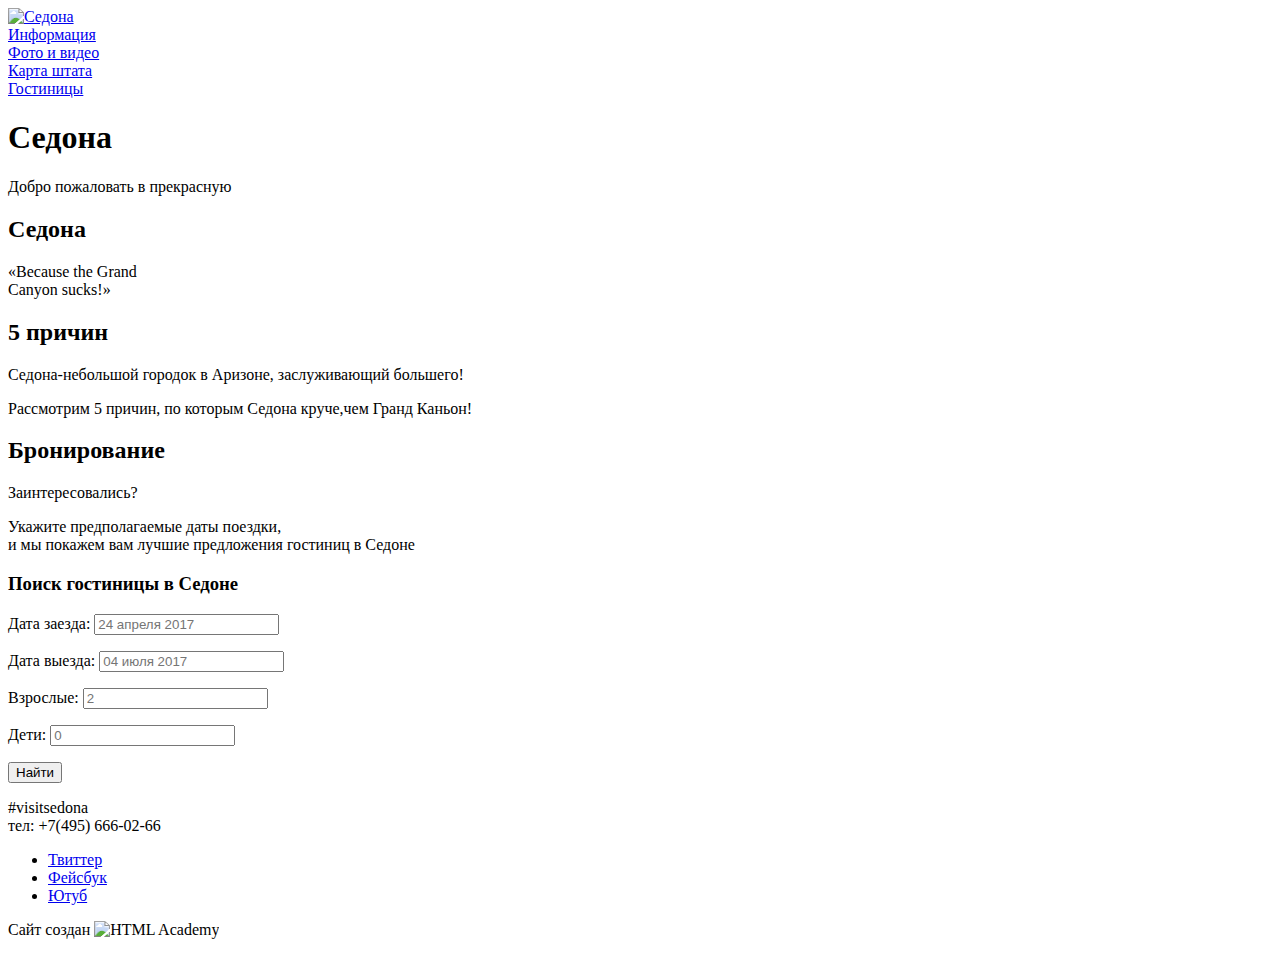
==== index.html @ 99b84483 "Доступность и формы" ====
<!DOCTYPE html>
<html lang="ru">
  <head>
    <meta charset="utf-8">
    <title>HTML Academy: Седона</title>
  </head>
  <body>
   <header class="main-header">
    <nav class="main-nav">
     <a class="logo" href="#">
      <img src="img/svg-sedona/logo-sedona.svg" width="138" height="70" alt="Седона">
     </a>
       <li class="site-navigation-item"><a href="info.html">Информация</a></li>
       <li class="site-navigation-item"><a href="photos.html">Фото и видео</a></li>
       <li class="site-navigation-item"><a href="map.html">Карта штата</a></li>
       <li class="site-navigation-item"><a href="hotels.html">Гостиницы</a></li>
     </ul>
    </nav>
   </header>
   <main>
     <h1 class="visually-hidden">Седона</h1>
    <section class="home-screen">
     <p>Добро пожаловать в прекрасную</p>
     <h2>Седона</h2>
     <p><q>Because the Grand<br>
           Canyon sucks!</q></p>
    </section>
    <section class="reasons">
     <h2 class="visually-hidden">5 причин</h2>
     <p>Седона-небольшой городок в Аризоне, заслуживающий большего!</p>
     <p>Рассмотрим 5 причин, по которым Седона круче,чем Гранд Каньон!</p>
    </section>
    <section class="booking">
     <h2 class="visually-hidden">Бронирование</h2>
     <p>Заинтересовались?</p>
     <p>Укажите предполагаемые даты поездки,<br>
       и мы покажем вам лучшие предложения гостиниц в Седоне</p>
     <h3>Поиск гостиницы в Седоне</h3>
     <form action="https://echo.htmlacademy.ru" method="post">
     <p>
      <label for="begin-date">Дата заезда:</label>
      <input type="text" name="begin-date" id="begin-date" placeholder="24 апреля 2017">
     </p>
     <p>
     <label for="end-date">Дата выезда:</label>
     <input type="text" name="end-date" id="end-date" placeholder="04 июля 2017">
     </p>
     <p>
      <label for="adults">Взрослые:</label>
      <input type="text" name="adults" id="adults" placeholder="2">
     </p>
     <p>
      <label for="children">Дети:</label>
      <input type="text" name="children" id="children" placeholder="0">
     </p>
     <button type="submit">Найти</button>
     </form>
    </section>
   </main>
   <footer class="main-footer">
     <section class="main-info">
       <p class="contacts">#visitsedona<br>
       тел: +7(495) 666-02-66
       </p>
      <ul class="social-list">
        <li class="social-list-item"><a href="#">Твиттер</a></li>
        <li class="social-list-item"><a href="#">Фейсбук</a></li>
        <li class="social-list-item"><a href="#">Ютуб</a></li>
      </ul>
      <p>Сайт создан
        <a class="logo">
          <img src="img/svg-sedona/logo-htmlacademy.svg" width="115" height="41" alt="HTML Academy">
        </a>
      </p>
     </section>
   </footer>
  </body>
</html>
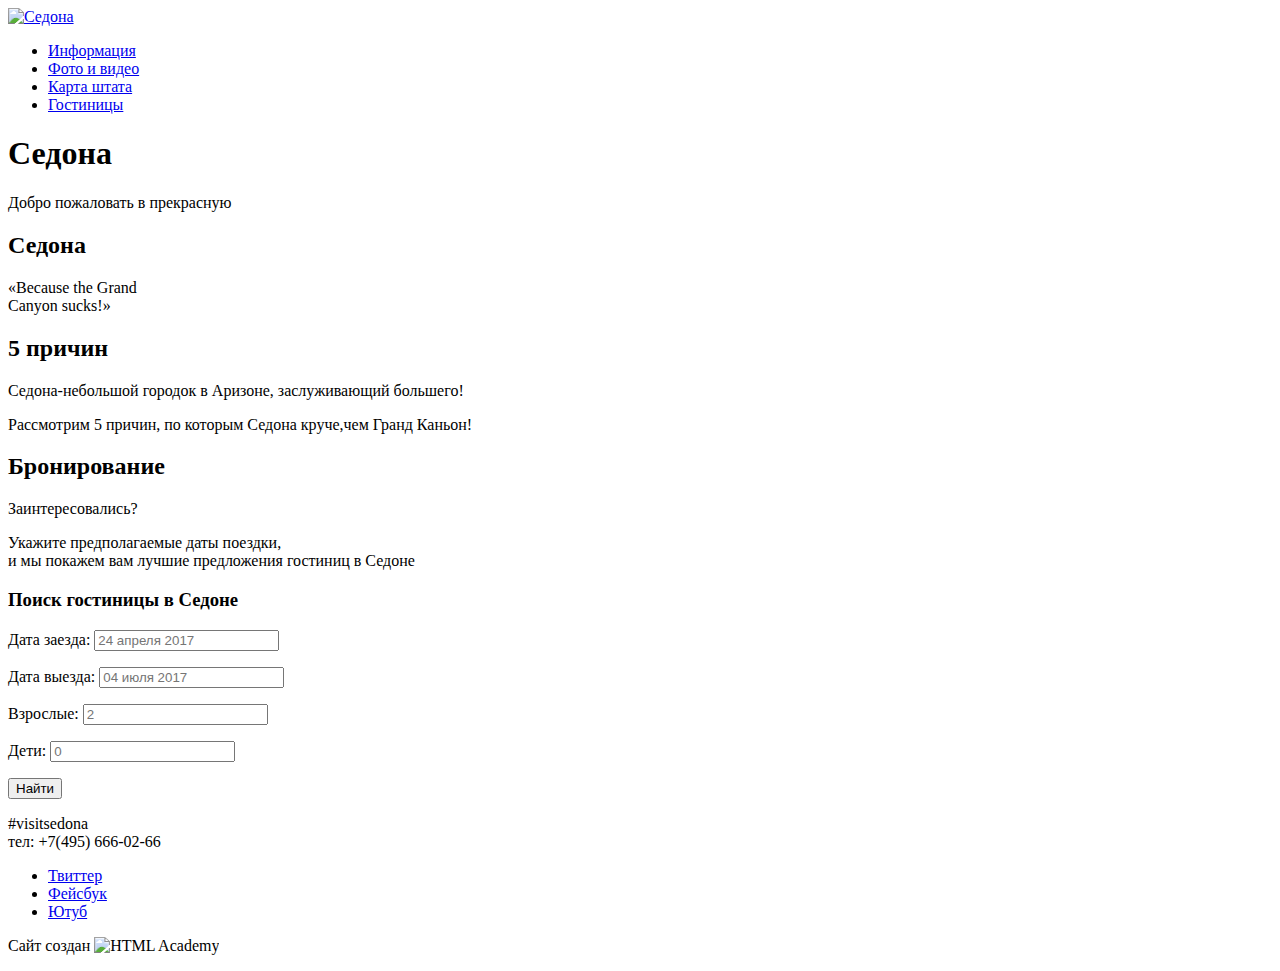
==== commit 61787e4a: "Поправки" ====
--- a/index.html
+++ b/index.html
@@ -10,6 +10,7 @@
      <a class="logo" href="#">
       <img src="img/svg-sedona/logo-sedona.svg" width="138" height="70" alt="Седона">
      </a>
+     <ul class="site-navigation">
        <li class="site-navigation-item"><a href="info.html">Информация</a></li>
        <li class="site-navigation-item"><a href="photos.html">Фото и видео</a></li>
        <li class="site-navigation-item"><a href="map.html">Карта штата</a></li>
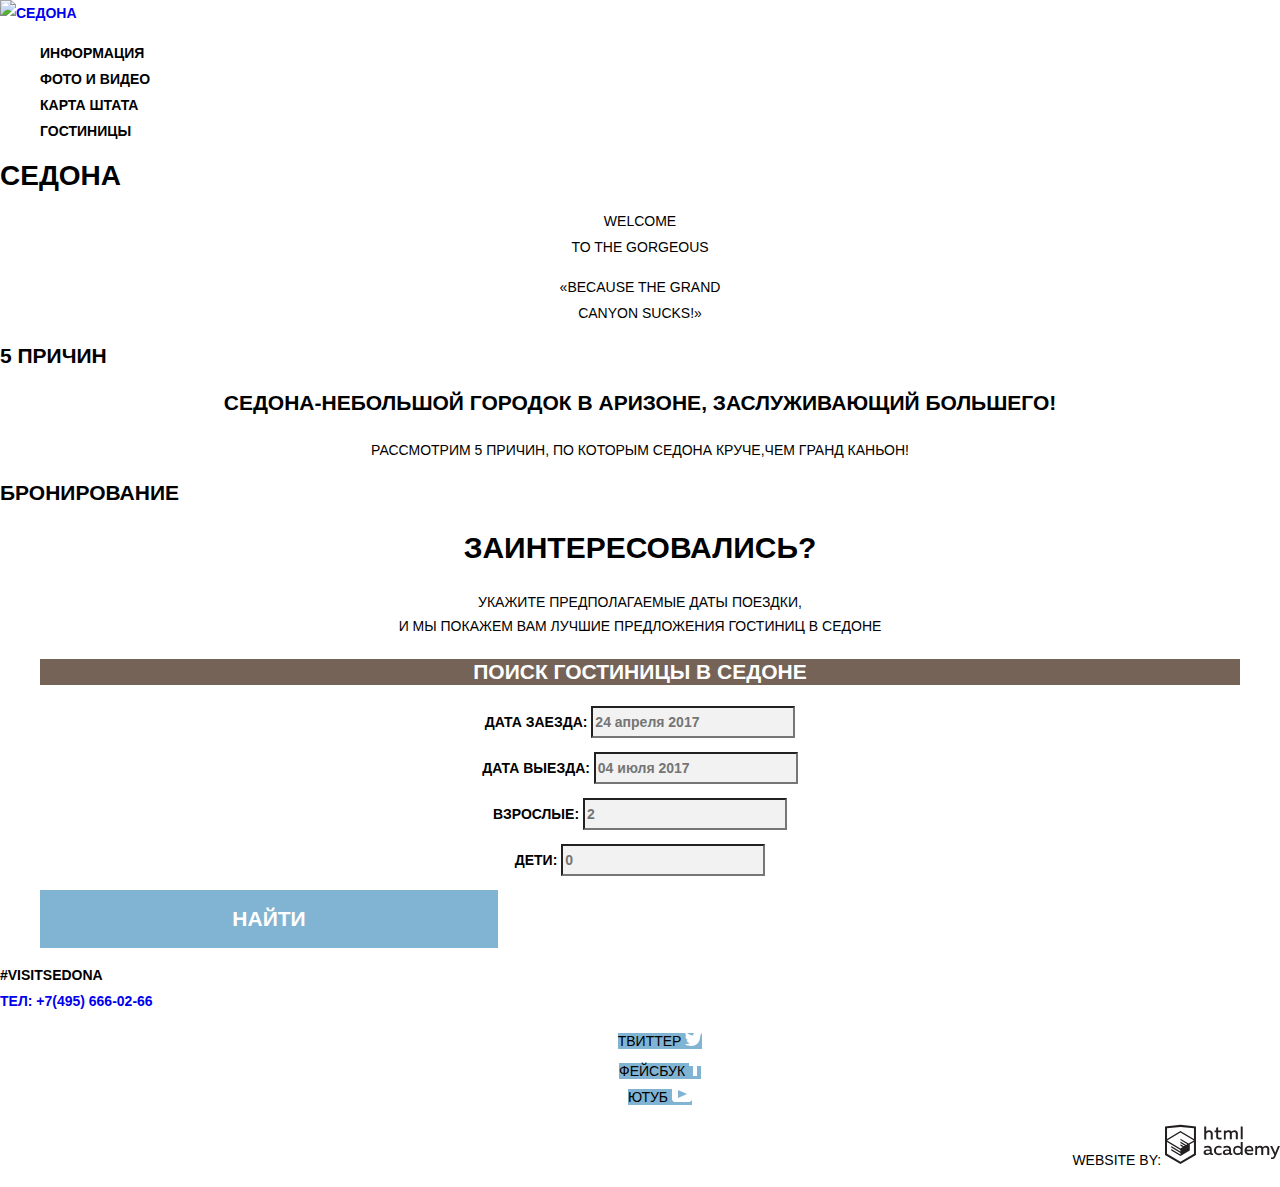
==== commit e10cc180: "Базовая стилизация" ====
--- a/index.html
+++ b/index.html
@@ -3,74 +3,99 @@
   <head>
     <meta charset="utf-8">
     <title>HTML Academy: Седона</title>
+    <link rel="stylesheet" href="https://fonts.google.com/specimen/PT+Sans?query=pt+sans+">
+    <link href="normalize.css" rel="stylesheet">
+    <link href="style.css" rel="stylesheet">
   </head>
-  <body>
+  <body class="page-body">
    <header class="main-header">
-    <nav class="main-nav">
-     <a class="logo" href="#">
+    <nav class="main-navigation">
+     <a class="main-header-logo" href="#">
       <img src="img/svg-sedona/logo-sedona.svg" width="138" height="70" alt="Седона">
      </a>
+     <div class="main-navigation-wrapper">
+     <div class="container">
      <ul class="site-navigation">
        <li class="site-navigation-item"><a href="info.html">Информация</a></li>
        <li class="site-navigation-item"><a href="photos.html">Фото и видео</a></li>
        <li class="site-navigation-item"><a href="map.html">Карта штата</a></li>
        <li class="site-navigation-item"><a href="hotels.html">Гостиницы</a></li>
      </ul>
+     </div>
+     </div>
     </nav>
    </header>
-   <main>
+   <main class="container">
      <h1 class="visually-hidden">Седона</h1>
     <section class="home-screen">
-     <p>Добро пожаловать в прекрасную</p>
-     <h2>Седона</h2>
+     <p>Welcome</br>
+        to the gorgeous</p>
      <p><q>Because the Grand<br>
            Canyon sucks!</q></p>
     </section>
     <section class="reasons">
      <h2 class="visually-hidden">5 причин</h2>
-     <p>Седона-небольшой городок в Аризоне, заслуживающий большего!</p>
+     <p class="description">Седона-небольшой городок в Аризоне, заслуживающий большего!</p>
      <p>Рассмотрим 5 причин, по которым Седона круче,чем Гранд Каньон!</p>
     </section>
     <section class="booking">
      <h2 class="visually-hidden">Бронирование</h2>
-     <p>Заинтересовались?</p>
-     <p>Укажите предполагаемые даты поездки,<br>
+     <p class="question">Заинтересовались?</p>
+     <p class="appointment-info">Укажите предполагаемые даты поездки,<br>
        и мы покажем вам лучшие предложения гостиниц в Седоне</p>
-     <h3>Поиск гостиницы в Седоне</h3>
-     <form action="https://echo.htmlacademy.ru" method="post">
-     <p>
-      <label for="begin-date">Дата заезда:</label>
-      <input type="text" name="begin-date" id="begin-date" placeholder="24 апреля 2017">
+       <figure class="form">
+     <h3 class="search-hotel">Поиск гостиницы в Седоне</h3>
+     <form class="appointment-form" action="https://echo.htmlacademy.ru" method="post">
+     <p class="appointment-item">
+      <label class="appointment-begin-date" for="begin-date">Дата заезда:</label>
+      <input class="appointment-begin-date" type="text" name="begin-date" id="begin-date" placeholder="24 апреля 2017">
      </p>
-     <p>
-     <label for="end-date">Дата выезда:</label>
-     <input type="text" name="end-date" id="end-date" placeholder="04 июля 2017">
+     <p class="appointment-item">
+     <label class="appointment-end-date" for="end-date">Дата выезда:</label>
+     <input class="appointment-end-date" type="text" name="end-date" id="end-date" placeholder="04 июля 2017">
      </p>
-     <p>
-      <label for="adults">Взрослые:</label>
-      <input type="text" name="adults" id="adults" placeholder="2">
+     <p class="appointment-item">
+      <label class="appointment-adult" for="adults">Взрослые:</label>
+      <input class="appointment-adult" type="text" name="adults" id="adults" placeholder="2">
      </p>
-     <p>
-      <label for="children">Дети:</label>
-      <input type="text" name="children" id="children" placeholder="0">
+     <p class="appointment-item">
+      <label class="appointment-children" for="children">Дети:</label>
+      <input class="appointment-children" type="text" name="children" id="children" placeholder="0">
      </p>
-     <button type="submit">Найти</button>
+     <button class="button" type="submit">Найти</button>
      </form>
     </section>
    </main>
    <footer class="main-footer">
      <section class="main-info">
        <p class="contacts">#visitsedona<br>
-       тел: +7(495) 666-02-66
-       </p>
-      <ul class="social-list">
-        <li class="social-list-item"><a href="#">Твиттер</a></li>
-        <li class="social-list-item"><a href="#">Фейсбук</a></li>
-        <li class="social-list-item"><a href="#">Ютуб</a></li>
+       <a href="tel:+74956660266">тел: +7(495) 666-02-66</a>
+     </p>
+     <section class="footer-social">
+      <ul>
+        <li>
+          <a class="social-button" href="#">
+          <span class="visually-hidden">Твиттер</span>
+           <svg xmlns="http://www.w3.org/2000/svg" xmlns:xlink="http://www.w3.org/1999/xlink" width="17" height="15" viewBox="0 0 17 15"><path fill="#FFF" d="M10.95.144c1.685-.496 2.984.27 3.577 1.179.673-.231 1.331-.481 2.011-.708a2.345 2.345 0 0 1-.857 1.768c.685.17 1.304-.491 1.304-.491-.169 1-1.006 1.788-1.563 2.024-.231 6.75-3.175 11.217-10.077 11.082h-.446c-.41 0-4.164-.46-4.898-1.887 2.271.196 3.893-.422 4.693-1.177-.96-.3-2.679-.477-2.979-2.95.349.106.564.228 1.19.119C1.705 8.247.374 7.53.448 5.33c.285.328 1.067.536 1.34.472C1.085 5.561-.182 2.442.894.85c1.818 1.854 3.735 3.606 7.152 3.773C8.254 2.33 9.183.793 10.95.144z"/></svg>
+          </a>
+        </li>
+        <li>
+          <a class="social-button" href="#">
+          <span class="visually-hidden">Фейсбук</span>
+           <svg xmlns="http://www.w3.org/2000/svg" width="12" height="22" viewBox="0 0 12 22"><path fill="#FFF" d="M12 4V0H8a4 4 0 0 0-4 4v4H0v4h4v10h4V12h4V8H8V4h4z"/></svg>
+          </a>
+        </li>
+        <li>
+          <a class="social-button" href="#">
+          <span class="visually-hidden">Ютуб</span>
+            <svg xmlns="http://www.w3.org/2000/svg" xmlns:xlink="http://www.w3.org/1999/xlink" width="20" height="16" viewBox="0 0 20 16"><path fill="#FFF" d="M17 0H3C1.35 0 0 1.35 0 3v10c0 1.65 1.35 3 3 3h14c1.65 0 3-1.35 3-3V3c0-1.65-1.35-3-3-3zM6.027 11.998V4.002L15.014 8l-8.987 3.998z"/></svg>
+          </a>
+        </li>
       </ul>
-      <p>Сайт создан
-        <a class="logo">
-          <img src="img/svg-sedona/logo-htmlacademy.svg" width="115" height="41" alt="HTML Academy">
+     </section>
+      <p class="logo">Website by:
+        <a class="logo" href="#">
+          <svg id="Layer_1" data-name="Layer 1" xmlns="http://www.w3.org/2000/svg" width="115" height="41"  viewBox="0 0 108.08 36.85"><title>logo-htmlacademy-small1</title><path d="M44.61,26.88a2,2,0,0,0,.55-0.1v1.33a3.25,3.25,0,0,1-1.18.21,1.67,1.67,0,0,1-1.67-1,4.84,4.84,0,0,1-3.14,1.08c-1.51,0-2.91-.83-2.91-2.55,0-2.13,2-2.79,3.71-2.79a11.08,11.08,0,0,1,2.17.25v-0.3c0-1-.76-1.77-2.19-1.77a7.42,7.42,0,0,0-3,.64v-1.7a10.21,10.21,0,0,1,3.19-.55c2.36,0,3.81,1.12,3.81,3.65v3a0.54,0.54,0,0,0,.49.59h0.17Zm-6.44-1.13A1.35,1.35,0,0,0,39.63,27h0.11a3.39,3.39,0,0,0,2.41-1V24.58a9.72,9.72,0,0,0-1.81-.21c-1,0-2.16.33-2.16,1.38h0Zm12.36-6.11a5,5,0,0,1,2.57.64V22a4.08,4.08,0,0,0-2.3-.7,2.75,2.75,0,1,0,0,5.49,5,5,0,0,0,2.43-.64v1.71a6.27,6.27,0,0,1-2.76.57A4.21,4.21,0,0,1,46,24.51q0-.21,0-0.41a4.32,4.32,0,0,1,4.18-4.46h0.38Zm12.17,7.24a2,2,0,0,0,.55-0.1v1.33a3.25,3.25,0,0,1-1.18.21,1.67,1.67,0,0,1-1.67-1,4.84,4.84,0,0,1-3.14,1.08c-1.51,0-2.91-.83-2.91-2.55,0-2.13,2-2.79,3.71-2.79a11.08,11.08,0,0,1,2.17.25v-0.3c0-1-.76-1.77-2.19-1.77a7.42,7.42,0,0,0-3,.64v-1.7a10.21,10.21,0,0,1,3.19-.55c2.36,0,3.81,1.12,3.81,3.65v3a0.54,0.54,0,0,0,.49.59h0.17Zm-6.44-1.13A1.35,1.35,0,0,0,57.73,27h0.11a3.39,3.39,0,0,0,2.41-1V24.58a9.72,9.72,0,0,0-1.81-.21c-1.06,0-2.16.33-2.16,1.38h0ZM73,16V28.2H71.35V26.88a3.88,3.88,0,0,1-3.19,1.54,4.4,4.4,0,0,1,0-8.78,3.81,3.81,0,0,1,3,1.3V16H73Zm-4.53,5.22a2.76,2.76,0,1,0,0,5.52A2.86,2.86,0,0,0,71.15,25V23A2.91,2.91,0,0,0,68.49,21.27ZM79,19.64c3.31,0,4.46,2.68,3.92,5.09H76.7c0.21,1.5,1.67,2.11,3.19,2.11a6.11,6.11,0,0,0,2.64-.59v1.6a7.14,7.14,0,0,1-3,.57C77,28.42,74.78,27,74.78,24a4.18,4.18,0,0,1,4-4.39H79Zm0.09,1.54a2.28,2.28,0,0,0-2.44,2.1v0.06H81.3A2,2,0,0,0,79.13,21.18Zm5.73,7V19.87h1.65v1a3.81,3.81,0,0,1,2.78-1.27A2.86,2.86,0,0,1,91.89,21a4.12,4.12,0,0,1,2.91-1.33A3.06,3.06,0,0,1,98,23V28.2h-1.9V23.05a1.59,1.59,0,0,0-1.42-1.75H94.42a2.8,2.8,0,0,0-2.07,1.12V28.2h-1.9V23.05A1.59,1.59,0,0,0,89,21.31H88.8a3,3,0,0,0-2.21,1.29v5.63H84.86Zm21.31-8.33h1.9l-3.91,9.46c-0.9,2.17-2.09,2.86-3.35,2.86a4.76,4.76,0,0,1-1.1-.14V30.46a2.86,2.86,0,0,0,.85.12c0.9,0,1.58-.64,2.07-1.9l0.17-.42-4-8.4h2l2.86,6.29ZM38.73,1.46V6.22a3.81,3.81,0,0,1,2.7-1.14,3.25,3.25,0,0,1,3.44,3.4v5.15H43V8.72a1.81,1.81,0,0,0-1.61-2h-0.3a2.93,2.93,0,0,0-2.32,1.39v5.52h-1.9V1.46h1.9ZM49.94,2.31v3h3V6.91h-3v3.81c0,1.1.5,1.46,1.58,1.46a4.49,4.49,0,0,0,1.69-.33v1.6A6.8,6.8,0,0,1,51,13.8a2.55,2.55,0,0,1-2.86-2.74V6.89H46.58V5.26h1.5V2.74Zm5.4,11.31V5.28H57v1A3.81,3.81,0,0,1,59.77,5a2.86,2.86,0,0,1,2.6,1.33A4.12,4.12,0,0,1,65.28,5,3.06,3.06,0,0,1,68.44,8.4v5.21h-1.9V8.46a1.59,1.59,0,0,0-1.42-1.75H64.89a2.8,2.8,0,0,0-2.07,1.12v5.78h-1.9V8.46A1.59,1.59,0,0,0,59.5,6.71H59.27A3,3,0,0,0,57.06,8v5.63H55.34ZM71.17,1.45H73V13.6H71.17V1.45ZM14.71,0H14.55L0,1.54V28.21l14.55,8.66,14.55-8.66V1.54Zm12.5,27.1L14.55,34.64,1.9,27.12V16.18l12.59,7.5V25L5.86,19.9v1.31l8.68,5.21v1.39L5.87,22.65V24l8.68,5.21,8.75-5.24V18.31L27.2,16V27.12Zm0-12.53-3.48,2-1.6,1L14.51,13v1.31L21,18.23H21l-0.14.09-1,.54-5.37-3.2V17l4.24,2.52-1,.67-3.2-1.9v1.31l2.1,1.24L14.5,22.1,2,14.65,14.51,7.11Zm0-1.32L14.49,5.76,1.91,13.25v-10L14.56,1.92,27.21,3.25v10h0Z" transform="translate(0 -0.02)" fill="#231f20"/></svg>
         </a>
       </p>
      </section>
--- a/style.css
+++ b/style.css
@@ -0,0 +1,241 @@
+/* Variables */
+
+:root {
+  --basic-black: #000000;
+  --basic-brown: #766357;
+  --basic-extra-dark:#888888;
+  --basic-grey: #EEEEEE;
+  --basic-light-grey: #F2F2F2;
+  --basic-blue: #669EC0;
+  --basic-light-blue: #81B3D2;
+  --basic-white: #ffffff;
+  #669EC0;
+}
+
+/* Global */
+
+body{
+ min-width: 1220px;
+ margin: 0;
+ padding: 0;
+ font-family: "PT Sans", Arial, sans-serif;
+ font-size: 14px;
+ line-height: 26px;
+ font-weight: normal;
+ color: var(--basic-black);
+ text-transform: uppercase;
+ background-color: var(--basic-white);
+ background-image: url("../img/bg.jpg");
+ background-position: top center;
+ background-repeat: no-repeat;
+}
+
+a {
+ text-decoration: none;
+}
+
+img {
+  max-width: 100%;
+  height: auto;
+}
+
+/* Inner-page */
+
+.inner-page .main-header {
+  background-color: var(--basic-grey);
+  background-color: var(--basic-white);
+}
+
+/* Main navigation */
+
+.main-navigation {
+  font-size: 14px;
+  line-height: 26px;
+  color: var(--basic-black);
+  background-color: transparent;
+  font-weight: bold;
+
+}
+
+.main-navigation-wrapper {
+  background-color: var(--basic-white);
+}
+
+.site-navigation {
+  list-style: none;
+}
+
+
+.site-navigation-current a:not([href]) {
+  background-color: var(--basic-white);
+}
+
+.site-navigation a {
+  color: var(--basic-black);
+}
+
+.site-navigation a:hover,
+.site-navigation a:focus {
+  color: var(--basic-light-blue);
+}
+
+.name{
+  text-align: center;
+}
+
+p,
+h3 {
+  text-align: center;
+}
+
+/* Appointment */
+
+.description {
+  font-weight: bold;
+  font-size: 21px;
+  line-height: 26px;
+}
+
+.form {
+  background-color: var(--basic-white);
+
+}
+.search-hotel {
+  font-size: 21px;
+  color: var(--basic-white);
+  background-color: var(--basic-brown);
+  line-height: 26px;
+}
+
+.question {
+  font-weight: bold;
+  font-size: 30px;
+  line-height: 24px;
+}
+
+.appointment-info {
+  font-weight: normal;
+  font-size: 14px;
+  line-height: 24px;
+}
+
+.appointment-item {
+  font-weight: bold;
+}
+
+.appointment-item input {
+  font: inherit;
+  background-color: var(--basic-light-grey);
+}
+
+
+/* Button */
+
+.button {
+  width: 458px;
+  height: 58px;
+  font-weight: bold;
+  font-size: 21px;
+  text-align: center;
+  color: var(--basic-white);
+  vertical-align: middle;
+  text-transform: uppercase;
+  background-color: var(--basic-light-blue);
+  border: none;
+}
+
+.button:hover,
+.button:focus,
+.button:active {
+  background-color: var(--basic-blue);
+}
+
+/* Hotel */
+
+.hotel-list {
+  list-style: none;
+}
+
+.hotel-item {
+  background-color: var(--basic-white);
+}
+
+.hotel-item a {
+  color: var(--basic-black);
+}
+.hotel-name {
+  text-align;
+  font-weight: bold;
+  font-size: 21px;
+  line-height: 26px;
+}
+
+.hotel-item-price {
+  text-align: center;
+}
+/* Button */
+
+.button-blue {
+  color: var(--basic-white);
+  width: 110px;
+  height: 27px;
+  text-transform: uppercase;
+  background-color: var(--basic-light-blue);
+}
+
+.button-blue:hover,
+.button-blue:focus,
+.button-blue:active {
+  background-color: var(--basic-blue);
+}
+
+.button-brown {
+  color: var(--basic-white);
+  width: 142px;
+  height: 27px;
+  text-transform: uppercase;
+  background-color: var(--basic-brown);
+}
+
+.button-brown:hover,
+.button-brown:focus,
+.button-brown:active {
+  background-color: var(--basic-middle-brown);
+}
+
+.button-rating {
+  font-weight: normal;
+  text-transform: uppercase;
+  background-color: var(--basic-grey);
+}
+
+/* Main-footer */
+
+.main-footer {
+  color: var(--basic-black);
+  background-color: var(--basic-ligt-blue);
+
+}
+.contacts{
+  font-weight: bold;
+  text-align: left;
+}
+
+/* Social */
+
+.footer-social {
+  text-align: center;
+}
+
+.footer-social ul {
+  list-style: none;
+}
+
+.social-button {
+  color: inherit;
+  background-color: var(--basic-light-blue);
+}
+
+.logo{
+  text-align: right;
+}
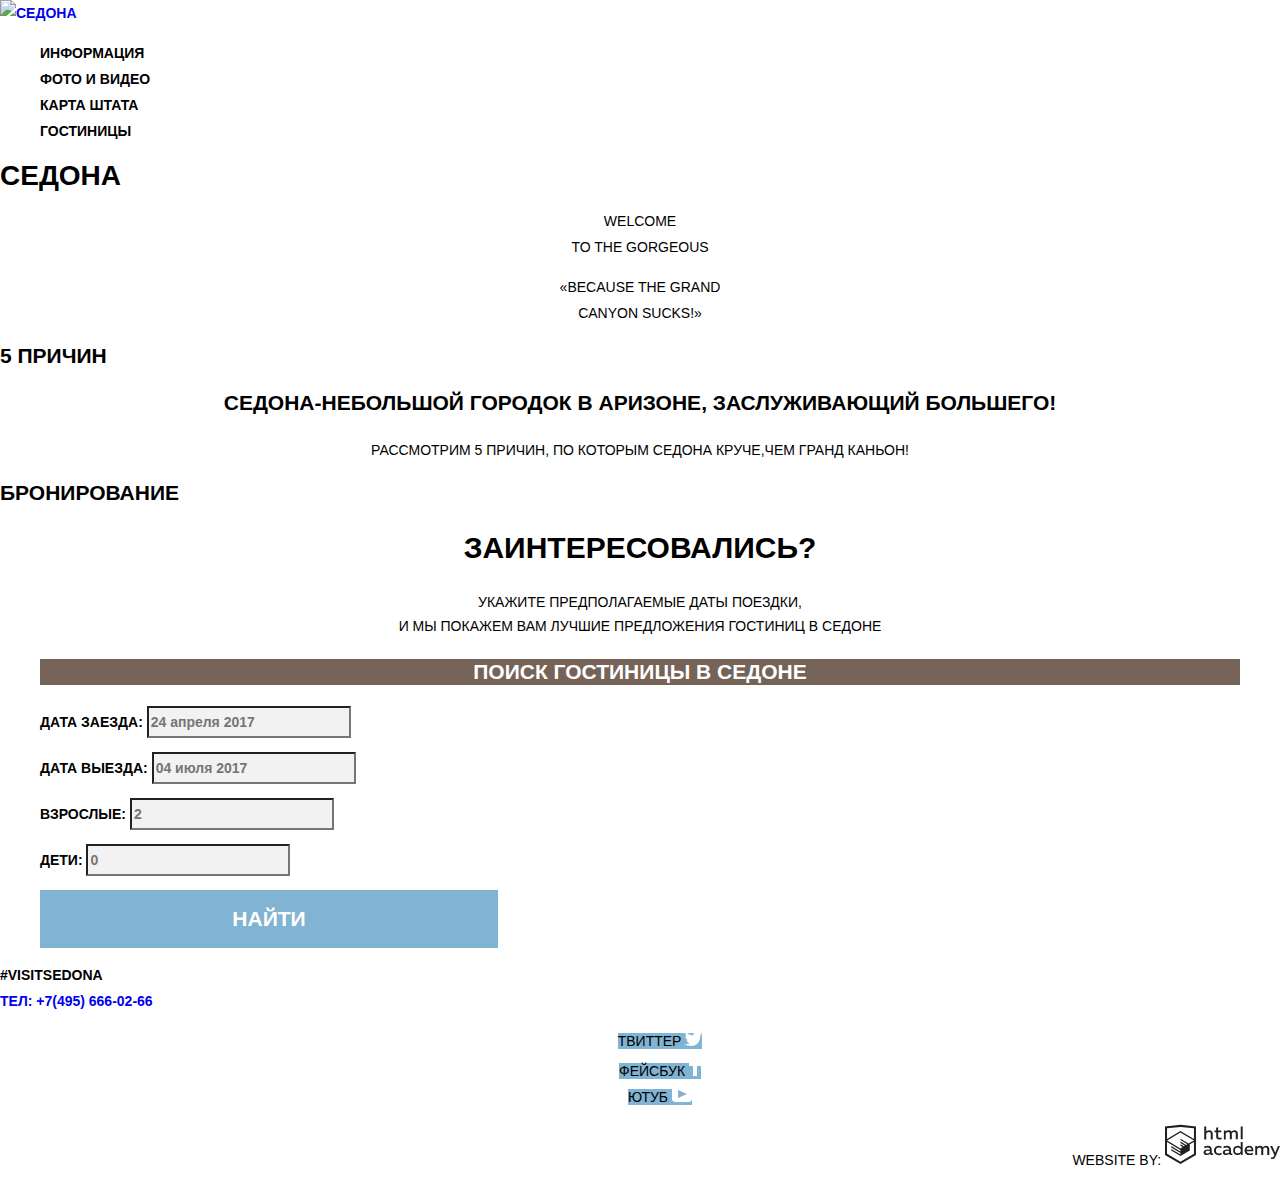
==== commit b3f58dd9: "Исправления" ====
--- a/index.html
+++ b/index.html
@@ -36,7 +36,7 @@
     <section class="reasons">
      <h2 class="visually-hidden">5 причин</h2>
      <p class="description">Седона-небольшой городок в Аризоне, заслуживающий большего!</p>
-     <p>Рассмотрим 5 причин, по которым Седона круче,чем Гранд Каньон!</p>
+     <p class="cause">Рассмотрим 5 причин, по которым Седона круче,чем Гранд Каньон!</p>
     </section>
     <section class="booking">
      <h2 class="visually-hidden">Бронирование</h2>
--- a/style.css
+++ b/style.css
@@ -9,7 +9,6 @@
   --basic-blue: #669EC0;
   --basic-light-blue: #81B3D2;
   --basic-white: #ffffff;
-  #669EC0;
 }
 
 /* Global */
@@ -79,14 +78,10 @@
   color: var(--basic-light-blue);
 }
 
-.name{
-  text-align: center;
-}
-
-p,
-h3 {
-  text-align: center;
-}
+.home-screen{
+  text-align: center;
+}
+
 
 /* Appointment */
 
@@ -94,6 +89,11 @@
   font-weight: bold;
   font-size: 21px;
   line-height: 26px;
+  text-align: center;
+}
+
+.cause {
+  text-align: center;
 }
 
 .form {
@@ -105,18 +105,21 @@
   color: var(--basic-white);
   background-color: var(--basic-brown);
   line-height: 26px;
+  text-align: center;
 }
 
 .question {
   font-weight: bold;
   font-size: 30px;
   line-height: 24px;
+  text-align: center;
 }
 
 .appointment-info {
   font-weight: normal;
   font-size: 14px;
   line-height: 24px;
+  text-align: center;
 }
 
 .appointment-item {
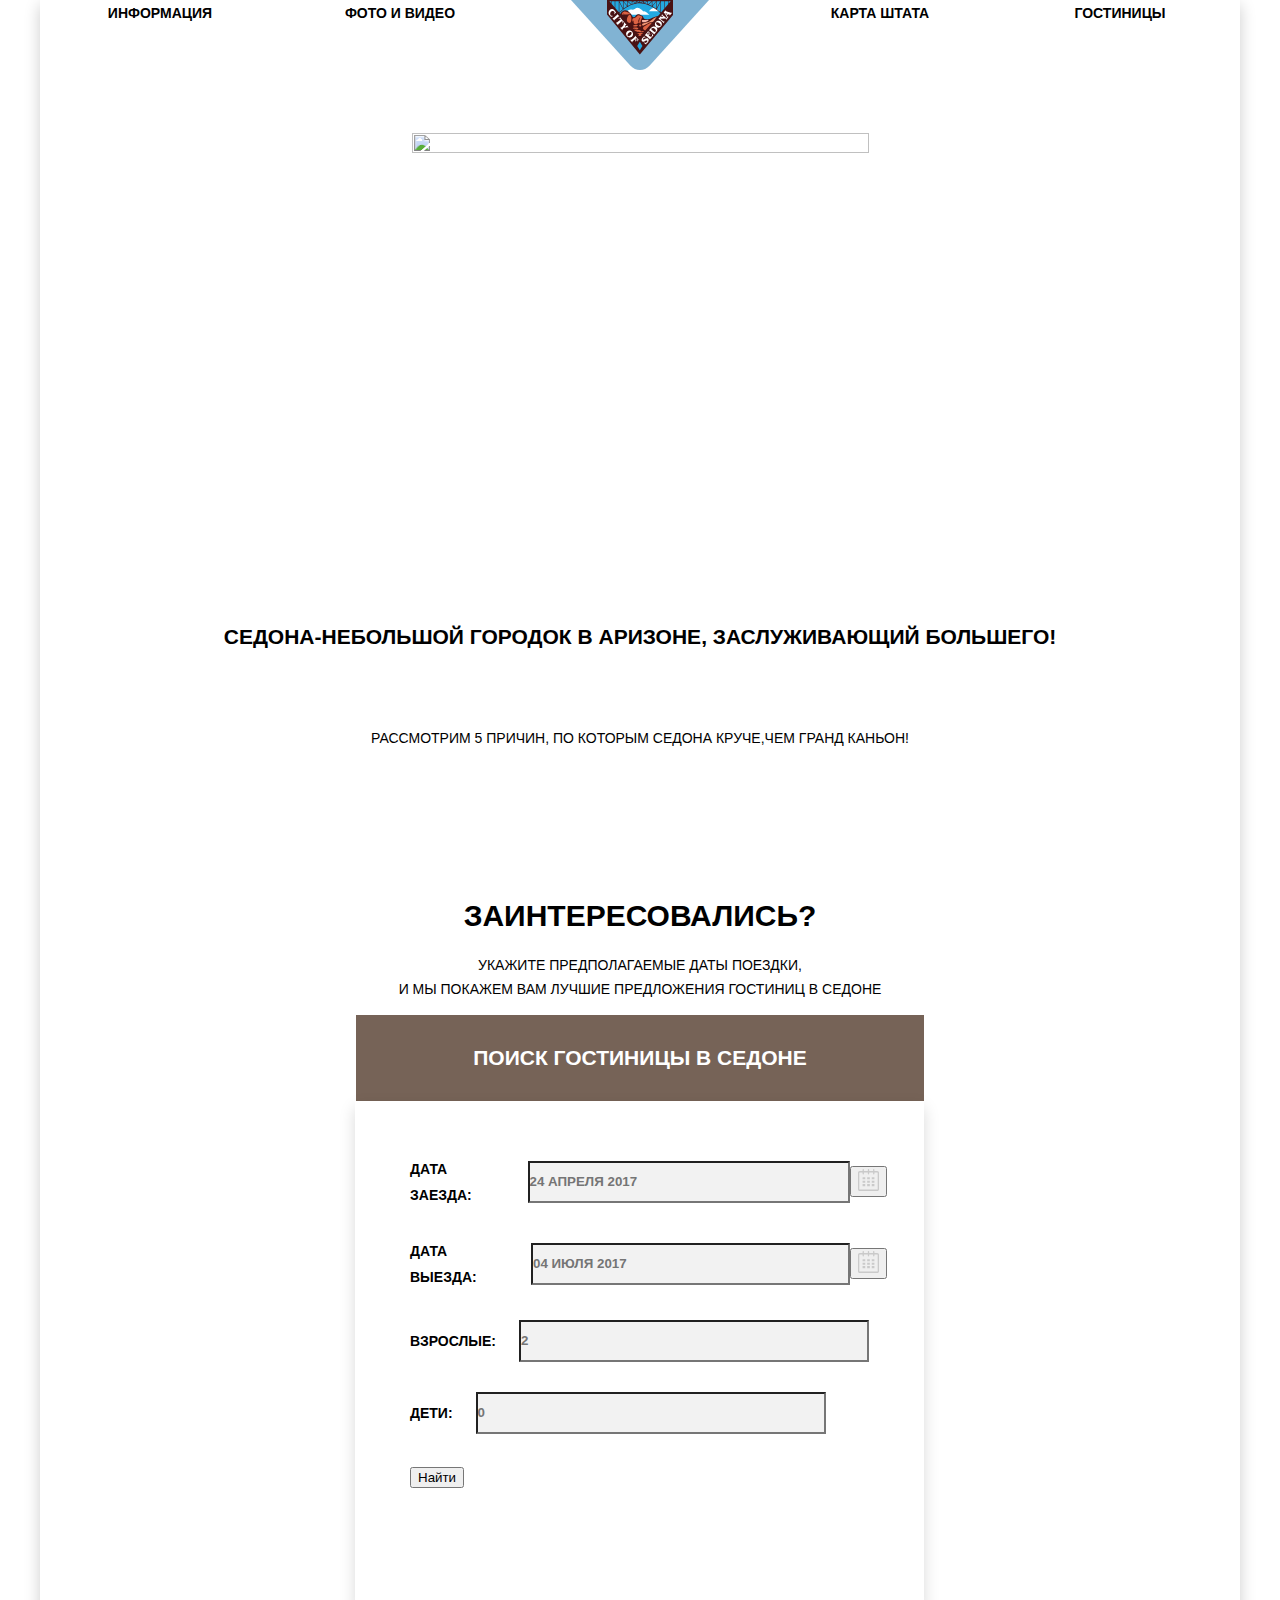
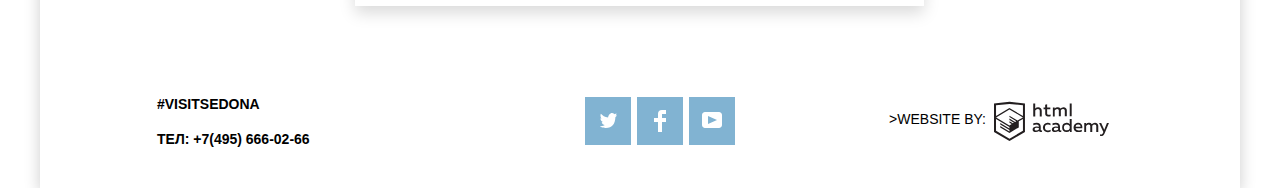
==== commit f01a7ca1: "Сетки" ====
--- a/index.html
+++ b/index.html
@@ -4,101 +4,125 @@
     <meta charset="utf-8">
     <title>HTML Academy: Седона</title>
     <link rel="stylesheet" href="https://fonts.google.com/specimen/PT+Sans?query=pt+sans+">
-    <link href="normalize.css" rel="stylesheet">
-    <link href="style.css" rel="stylesheet">
+    <link href="css/normalize.css" rel="stylesheet">
+    <link href="css/style.css" rel="stylesheet">
   </head>
   <body class="page-body">
+    <div class="container">
    <header class="main-header">
     <nav class="main-navigation">
-     <a class="main-header-logo" href="#">
-      <img src="img/svg-sedona/logo-sedona.svg" width="138" height="70" alt="Седона">
-     </a>
-     <div class="main-navigation-wrapper">
-     <div class="container">
      <ul class="site-navigation">
        <li class="site-navigation-item"><a href="info.html">Информация</a></li>
        <li class="site-navigation-item"><a href="photos.html">Фото и видео</a></li>
+       <li class="site-navigation-item"><a class="main-header-logo" href="#">
+      <svg viewBox="0 0 138 70" xmlns="http://www.w3.org/2000/svg" width="138" height="70">
+  <path d="M138 0H0l59.51 65.68c5.22 5.761 13.76 5.761 18.98 0z" fill="#81b3d3"/>
+  <path d="M36.687.457l32.148 37.879 32.02-37.65z" fill="#23a9e1"/>
+  <path d="M61.1 14.719h17.32c-1.29-.8-4.355-4.582-6.043-3.176-.137.115-4.871-5.744-7.982-2.921-2.713 2.466-3.973-.323-7.048 1.63-3.505 2.318 2.026 3.684 3.753 4.467m26.73-3.478l-9.86.054c3.896-4.5 5.647-4.018 9.86-.054" fill="#fff"/>
+  <path d="M97.622 3.588V1.154h2.08zm-49.245 9.41l.09.083c.024-.024 2.327-2.511 5.983-4.964 3.367-2.259 8.592-4.944 14.383-4.912 5.778.028 11.077 2.722 14.506 4.977 3.665 2.41 6.027 4.84 6.132 4.95l-2.515 2.945c-4.488.616-7.702 3.945-12.077 3.217-2.205-.366-2.271-1.632-2.902-2.893-.484-.969-1.256-.846-2.263-1.24-.937-.366-1.479-1.128-3.351-.688-1.642.385-1.822 2.933-3.865 2.787-1.096-.079-1.175-1.621-2.755-3.596-4.09-4.915-7.892-4.235-10.547.308l19.638 23.33zM40.011 1.153V3.06l-1.604-1.906zm53.876 0h3.227v3.03L93.887 7.96zM89.832 12.61V1.154h3.546v7.404l-3.5 4.098a.966.966 0 0 0-.046-.046m-.508-10.389v9.894a41.051 41.051 0 0 0-3.557-2.986zm-4.165-.358v6.819c-.463-.334-.95-.673-1.465-1.012-.664-.438-1.4-.892-2.194-1.34zm-4.312-.133v4.24a32.83 32.83 0 0 0-3.12-1.474zm.508-.576h3.727l-3.727 4.55zm4.312 0H89.3l-3.634 7.06zm-8.797 0h3.86L77.2 4.282c-.109-.042-.221-.081-.331-.122V1.154zm-.509.417v2.403a25.927 25.927 0 0 0-3.1-.887zm-4.203.042v1.26a21.458 21.458 0 0 0-2.179-.252zm-6.766-.039l2.248 1.042c-.762.043-1.512.13-2.248.253zm-4.12-.003l3.065 1.498c-1.06.229-2.083.528-3.066.875zm3.61 1.2l-3.304-1.617h3.305zm3.566-.342l-2.754-1.275h2.754zm.609-1.275h2.881l-2.881 1.334zm3.759 0h3.24l-3.24 1.584zM60.405 4.265l-3.51-3.11h3.869V4.13l-.359.135m-3.618-2.527l3.093 2.741a31.493 31.493 0 0 0-3.093 1.489zm-4.312.128l3.64 4.48a35.89 35.89 0 0 0-3.64 2.41zm-4.165.358l3.586 6.974a37.772 37.772 0 0 0-3.586 3.151zm3.656 6l-3.634-7.07h3.634zm4.312-2.485l-3.726-4.585h3.726zM43.747 7.497L40.52 3.664v-2.51h3.227zm.508-6.343H47.8v11.16l-3.546-4.212zm24.8-1.153H36v14.582L68.836 54.52l.22-.275L102 15.04V0z" fill="#491213"/>
+  <path d="M66.227 46.026l2.61-4.22 2.598 4.22-2.598 4.23z" fill="#23a9e1"/>
+  <path d="M74.218 30.556c-3.433-2.02-2.564-3.523.23-4.925 1.462-.734 4.754-3.38 6.133-2.499l-6.363 7.424m-2.334 2.517c-2.046-.095-4.33-.365-6.262.055 1.207.302 4.151 1.165 1.41 1.894.983 1.407 2.578 1.317 3.624.082-.425-.209-.655-.466-1.007-.686 1.085-.196 2.1-.822 2.235-1.345m1.235-1.574c-.933-.796-1.877-.84-2.746 0-1.165-2.137-5.4-1.421-7.379-1.72 1.065 2.614 9.65 3.102 10.124 1.72m-6.773-2.151c-1.565-.485-6.84-.364-3.388-1.794 1.065-.441 6.593.063 3.388 1.794m1.912-3.03c-.477-1.077.365-2.36 1.74-1.428 1.199.813-.552 2.017-1.74 1.428m-2.836.091c-2.265.679-5.273-.784-1.63-1.52 2.261-.456 4.666.506 1.63 1.52.091-.027-.084.028 0 0m-2.665-6.234c-.545 1.624-1.533 1.927-1.423-.045.126-2.274 1.609-1.729 3.2-2.6 1.324-.726 2.038-3.385 4.31-1.795 1.014.71 2.176.116 2.5 1.19-.016-.054-2.95 6.692-1.318 6.692-3.22 0-1.8-3.845-.568-6.426-1.198.574-3.143 4.341-1.546 4.961-.831 1.095-3.372 2.561-4.696 1.492-1.006-.81-.447-2.158-.459-3.47m-3.963 2.811c-5.596-.046-1.813-8.648.091-8.128 2.19.696 1.944 8.194-.091 8.128m-6.17-8.146c-2.624-.109-1.526-2.567.257-3.121 1.695-.528 5.25 1.114 6.39 2.205-1.808.555-4.146.476-6.134.568-.146-2.026-.62-1.32-.512.348" fill="#dc6243"/>
+  <path d="M71.774 25.832c-2.908-2.987 4.342-2.712 5.51-3.763.85.284 6.99-5.377 8.485-5.025-1.074 1.26-3.388 5.282-5.047 5.282-1.275 0-2.565-.19-3.552.718-1.444 1.33-3.837 2.006-5.396 2.788" fill="#f49774"/>
+  <path d="M72.727 22.18c-1.592.856-3.098-2.536-.349-2.206 1.826.22 3.676-.154 5.42.147-1.251 1.487-3.056 2.306-5.071 2.059" fill="#f4b1a4"/>
+  <path d="M51.113 20.935c.333.401.578.834.523 1.374-.038.375-.607 1.006-.175 1.198l1.455-1.84c-.39-.098-3.482-3.796-3.532-4.201l-2.051 1.126c.106.429.84.003 1.203.03.538.038.926.363 1.268.747-1.12.94-3.85 3.257-4.138 3.305-.146.023-.706-.39-.714-.037-.004.17.553.659.659.786l1.447 1.722c.401-.183-.072-.475.133-.807.15-.243 3.181-2.77 3.922-3.403m-3.423-4.531c.287-.062.405.282.622-.036l-1.59-1.894c-.241-.287-.546-.595-.459.012.058.409-3.969 3.677-4.215 3.778-.31.128-.492-.27-.72.063.475.564.948 1.129 1.424 1.693.16.19.309.397.485.573.22.22.135-.437.145-.38-.06-.333.342-.616.555-.797 1.004-.884 3.505-2.979 3.753-3.012m-5.694-.595c-1.147.34-2.37-.107-2.731-1.326-.353-1.191.398-2.439 1.344-3.117.935-.67 2.33-.63 2.84.544.224.52.102 1.108-.061 1.625-.105.328-.388.649.035.836.56-.711 1.118-1.421 1.676-2.133-.684-.41-.985-1.092-1.493-1.684-.572-.696-1.34-1.35-2.26-1.483-1.864-.264-3.62 1.66-3.762 3.405-.089.946.242 1.849.808 2.597.487.645 1.213 1.054 1.581 1.788.17.062 1.756-.67 2.133-.815-.033-.072-.057-.178-.11-.237-.494.146 0 0 0 0m25.512 23.636c-.747-.499-2.613-3.044-2.969-3.468l-.213-.253c-.007-.01-.185.145-.16.124-.112.094.086.372-.034.56-.515.806-3.738 3.236-3.905 3.352-.36.25-.756-.103-.967.206.467.554 1.805 2.3 1.96 2.325.311.05.096-.53.136-.649.08-.24 1.71-1.588 2.304-2.084.218-.183.447.276.577.468.212.315.307.65.193 1.019-.075.24-.465.597-.162.762.402-.47 1.533-1.788 1.696-1.98.164-.19-.367-.023-.304-.056-.24.124-.466.153-.69-.018-.063-.047-.707-.702-.643-.757.28-.235.623-.625.984-.714.56-.138 1.027.984 1.11 1.382.078.375.067.77-.05 1.136-.08.251-.316.452.012.604l1.383-1.896a.463.463 0 0 1-.258-.063c-.083-.056.09.045 0 0m-9.227-8.921a3.35 3.35 0 0 0-1.977.793c-1.43 1.203-1.616 3.275-.492 4.753 1.292 1.702 3.374 1.895 5.059.694 1.43-1.205 1.612-3.282.5-4.766-.758-1.01-1.932-1.54-3.09-1.474zm1.19 1.386c.949-.108 1.503.799 1.099 1.768-.42.98-1.43 1.989-2.424 2.38-1.18.465-2.011-.537-1.531-1.657.422-.984 1.43-1.983 2.426-2.38.15-.059.294-.095.43-.11zm-2.783-4.63c.308.038.601.356.824.027l-1.447-1.712c-.386.174.03.356-.126.63-.158.277-1.662.507-2.062.578.146-.418.58-1.698.752-1.84.353-.29.573.28.832-.092l-1.78-2.112c-.2-.238-.362-.667-.636-.441.024-.02.003.955-.058 1.125-.056.153-.608 2.361-1.25 2.901-.32.27-1.453 1.256-1.755 1.362-.35.122-.535-.389-.792-.025l1.617 1.92c.082.096.391.56.498.58.339.06.04-.58.074-.706.098-.28 1.623-1.765 2.27-1.856.948-.133 2.077-.455 3.039-.34.22.027-.229-.028 0 0m24.239 6.77c.124.421.194.865.14 1.305-.07.566-.636 1.898-1.411 1.519-.76-.373-1.425-1.122-2.07-1.657.52-.608.978-1.135 1.853-.84.24.08.446-.024.194-.17-.263-.153-2.022-1.276-2.117-1.169-.175.202.343.564.143.957-.148.29-.396.54-.605.79-.467-.394-1.248-.813-.685-1.464.352-.428.811-.76 1.361-.87.368-.075 1.195.252 1.302-.146-.705-.34-1.41-.677-2.115-1.016.115.52-2.173 2.937-2.681 3.548-.074.088-.427.395-.431.517-.006.278.403.062.427.054.315-.116 4.424 3.317 4.526 3.552.065.182-.144.373-.02.475-.006-.006.148.14.165.12.253-.304 2.936-3.88 3.489-4.036a239.664 239.664 0 0 1-1.537-2.372c-.383.168-.013.616.072.903m-4 4.352c-1.348-.87-3.633.83-3.976.994-.675.319-1.162-.353-.812-.975.304-.54.904-.801 1.5-.837.18-.01.875.128.946.017.084-.131.148-.142.028-.224-.557-.375-1.112-.75-1.667-1.126-.115.685-.9 1.121-1.348 1.585-.534.555-.987 1.253-.987 2.05 0 .736.441 1.39 1.089 1.726.737.384 1.505.076 2.158-.331.407-.255.814-.556 1.249-.76.646-.303 1.495-.041 1.267.824-.183.696-.876 1.337-1.56 1.519-.4.106-.825.07-1.216-.059-.28-.091-.645-.476-.799-.072l2.26 1.647c.068-.493.34-.708.706-1.015.477-.419.933-.858 1.294-1.383.753-1.1 1-2.638-.132-3.58m17.617-28.065a.222.222 0 0 0-.088.072l-.79.95-.814.982c-.168.204-.349.296-.025.467.543-.272 3.518 4.768 3.252 5.492-.47.244-4.49-3.283-4.598-3.516-.033-.095.178-.662-.136-.613-.149.023-.484.583-.578.697l-.577.695c.216.315.336-.013.623.028.249.05 1.198.864 1.456 1.08-.47.017-1.743.086-1.905.074-.586.073-.275-.431-.66-.605l-1.478 1.795-.86 1.043c-.035.042-.03.02.031.072.215.177.068.109.37.004.328-.115 4.256 3.2 4.398 3.369.245.292-.1.633.268.793l1.168-1.418c.059-.072.091-.066.013-.13-.277-.228-.309.138-.65.1-.346-.057-2.855-2.186-3.828-2.992l5.322-.197c.195-.007.74.581.695.79-.052.244-.301.361.034.515.311-.374.64-.746.945-1.125l.148-.184a.478.478 0 0 0 .135-.172l.11-.137c.275-.314 1.169-1.303 1.062-1.396-.3-.26-.446.302-.844-.035-.226-.162-.793-1.16-.935-1.402-.172-.292.394-.583.625-.727.504-.313 2.107-.767 2.26.227.025.167-.177.357-.055.457.028.024.133.156.176.105l2.142-2.576c-.063-.053-.135-.147-.21-.176-.474.473-5.466-1.52-5.83-1.795-.166-.066-.192-.673-.372-.611zm-.225 2.553c.764.318 1.526.638 2.287.96-.23.064-.447.166-.648.293h-.002a3.71 3.71 0 0 0-.621.495l-1.016-1.748zm-6.588 7.753c-1.107-.076-2.23.41-3.023 1.317-1.235 1.5-1.112 3.678.393 4.945 1.518 1.25 3.68.932 4.916-.55 1.232-1.496 1.147-3.68-.385-4.934a3.302 3.302 0 0 0-1.9-.778zm-1.449 1.559c.622.038 1.31.414 1.742.703.78.521 2.214 1.687 1.477 2.738.048-.058.083-.097-.05.07a.162.162 0 0 1-.018.018c-.8.84-2.18.063-2.924-.474-.745-.538-2.022-1.668-1.207-2.664.257-.314.607-.414.98-.391zm-3.127 4.28c-1.214-.067-2.403.496-3.299 1.576-.642.771-1.282 1.544-1.922 2.316.228.332.495-.078.827.113.283.163 4.053 3.312 4.115 3.485.106.297-.165.356.094.568.111.093 2.944-3.405 3.203-4.02.448-1.139.091-2.387-.82-3.175.073.06.177.145-.042-.037-.69-.518-1.427-.787-2.156-.827zm-1.053 1.58c.095.003.184.016.266.037 1.422.363 3.384 2.115 2.129 3.628-.156.193-.029.035-.432.422-.198.19-4.179-3.034-4.02-3.209.475-.521 1.396-.904 2.057-.879z" fill="#fff"/>
+</svg>
+     </a>
+     </li>
        <li class="site-navigation-item"><a href="map.html">Карта штата</a></li>
        <li class="site-navigation-item"><a href="hotels.html">Гостиницы</a></li>
      </ul>
-     </div>
-     </div>
     </nav>
    </header>
-   <main class="container">
+   <main class="main-page">
+      <section class="main-content">
      <h1 class="visually-hidden">Седона</h1>
-    <section class="home-screen">
-     <p>Welcome</br>
-        to the gorgeous</p>
-     <p><q>Because the Grand<br>
-           Canyon sucks!</q></p>
+     <div class="background-image">
+      <img class="text-sedona" src="img/text-sedona.svg" width="457" height="351">
+     </div>
+     </section>
+    <section class="reasons">
+     <h1 class="visually-hidden">5 причин</h1>
+     <h2>Седона-небольшой городок в Аризоне, заслуживающий большего!</h2>
+     <p>Рассмотрим 5 причин, по которым Седона круче,чем Гранд Каньон!</p>
     </section>
-    <section class="reasons">
-     <h2 class="visually-hidden">5 причин</h2>
-     <p class="description">Седона-небольшой городок в Аризоне, заслуживающий большего!</p>
-     <p class="cause">Рассмотрим 5 причин, по которым Седона круче,чем Гранд Каньон!</p>
-    </section>
-    <section class="booking">
-     <h2 class="visually-hidden">Бронирование</h2>
-     <p class="question">Заинтересовались?</p>
-     <p class="appointment-info">Укажите предполагаемые даты поездки,<br>
+    <section class="search">
+     <h1 class="visually-hidden">Бронирование</h1>
+     <h2 class="search-title">Заинтересовались?</h2>
+     <p class="search-description">Укажите предполагаемые даты поездки,<br>
        и мы покажем вам лучшие предложения гостиниц в Седоне</p>
-       <figure class="form">
-     <h3 class="search-hotel">Поиск гостиницы в Седоне</h3>
+    <button type="button" class="search-button" aria-label="Поиск гостиницы">Поиск гостиницы в Седоне</button>
+     <div class="form-search">
      <form class="appointment-form" action="https://echo.htmlacademy.ru" method="post">
      <p class="appointment-item">
-      <label class="appointment-begin-date" for="begin-date">Дата заезда:</label>
+      <label for="begin-date">Дата заезда:</label>
       <input class="appointment-begin-date" type="text" name="begin-date" id="begin-date" placeholder="24 апреля 2017">
+      <button type="button" class="calendar">
+      <svg xmlns="http://www.w3.org/2000/svg" width="21" height="22" viewBox="0 0 21 22" fill="#cacaca">
+      <path d="M19.251 2.025h-2.845V.648c0-.381-.294-.689-.656-.689-.363 0-.656.308-.656.689v1.377h-3.938V.648c0-.381-.294-.689-.655-.689-.363 0-.657.308-.657.689v1.377H5.906V.648c0-.381-.294-.689-.656-.689-.363 0-.657.308-.657.689v1.377H1.75C.784 2.025 0 2.847 0 3.862v16.302C0 21.179.784 22 1.75 22h17.501c.966 0 1.749-.821 1.749-1.836V3.862c0-1.015-.783-1.837-1.749-1.837zm.437 18.139a.448.448 0 0 1-.437.459H1.75a.45.45 0 0 1-.438-.459V3.862a.45.45 0 0 1 .438-.459h2.844v1.378c0 .381.294.689.657.689.362 0 .656-.308.656-.689V3.403h3.938v1.378c0 .381.294.689.657.689.361 0 .655-.308.655-.689V3.403h3.938v1.378c0 .381.293.689.656.689.362 0 .656-.308.656-.689V3.403h2.845c.241 0 .437.206.437.459v16.302z"/>
+      <path d="M4.594 8.225h2.625v2.066H4.594zM4.594 11.668h2.625v2.067H4.594zM4.594 15.112h2.625v2.066H4.594zM9.188 15.112h2.625v2.066H9.188zM9.188 11.668h2.625v2.067H9.188zM9.188 8.225h2.625v2.066H9.188zM13.781 15.112h2.625v2.066h-2.625zM13.781 11.668h2.625v2.067h-2.625zM13.781 8.225h2.625v2.066h-2.625z"/>
+      </svg>
+      </button>
      </p>
      <p class="appointment-item">
-     <label class="appointment-end-date" for="end-date">Дата выезда:</label>
+     <label for="end-date">Дата выезда:</label>
      <input class="appointment-end-date" type="text" name="end-date" id="end-date" placeholder="04 июля 2017">
+     <button type="button" class="calendar">
+       <svg xmlns="http://www.w3.org/2000/svg" width="21" height="22" viewBox="0 0 21 22" fill="#cacaca">
+      <path d="M19.251 2.025h-2.845V.648c0-.381-.294-.689-.656-.689-.363 0-.656.308-.656.689v1.377h-3.938V.648c0-.381-.294-.689-.655-.689-.363 0-.657.308-.657.689v1.377H5.906V.648c0-.381-.294-.689-.656-.689-.363 0-.657.308-.657.689v1.377H1.75C.784 2.025 0 2.847 0 3.862v16.302C0 21.179.784 22 1.75 22h17.501c.966 0 1.749-.821 1.749-1.836V3.862c0-1.015-.783-1.837-1.749-1.837zm.437 18.139a.448.448 0 0 1-.437.459H1.75a.45.45 0 0 1-.438-.459V3.862a.45.45 0 0 1 .438-.459h2.844v1.378c0 .381.294.689.657.689.362 0 .656-.308.656-.689V3.403h3.938v1.378c0 .381.294.689.657.689.361 0 .655-.308.655-.689V3.403h3.938v1.378c0 .381.293.689.656.689.362 0 .656-.308.656-.689V3.403h2.845c.241 0 .437.206.437.459v16.302z"/>
+      <path d="M4.594 8.225h2.625v2.066H4.594zM4.594 11.668h2.625v2.067H4.594zM4.594 15.112h2.625v2.066H4.594zM9.188 15.112h2.625v2.066H9.188zM9.188 11.668h2.625v2.067H9.188zM9.188 8.225h2.625v2.066H9.188zM13.781 15.112h2.625v2.066h-2.625zM13.781 11.668h2.625v2.067h-2.625zM13.781 8.225h2.625v2.066h-2.625z"/>
+      </svg>
+      </button>
      </p>
      <p class="appointment-item">
-      <label class="appointment-adult" for="adults">Взрослые:</label>
+      <label for="adults">Взрослые:</label>
       <input class="appointment-adult" type="text" name="adults" id="adults" placeholder="2">
      </p>
      <p class="appointment-item">
-      <label class="appointment-children" for="children">Дети:</label>
+      <label for="children">Дети:</label>
       <input class="appointment-children" type="text" name="children" id="children" placeholder="0">
      </p>
      <button class="button" type="submit">Найти</button>
      </form>
     </section>
    </main>
-   <footer class="main-footer">
-     <section class="main-info">
-       <p class="contacts">#visitsedona<br>
-       <a href="tel:+74956660266">тел: +7(495) 666-02-66</a>
-     </p>
-     <section class="footer-social">
-      <ul>
-        <li>
-          <a class="social-button" href="#">
+   <footer class="page-footer index-footer">
+     <div class="main-info">
+       <div class="footer-contacts">
+       <span>#visitsedona</span>
+       <a class="tel" href="tel:+74956660266" arial-label="Номер телефона">тел: +7(495) 666-02-66</a>
+     </div>
+     </div>
+     <div class="main-info footer-social">
+      <ul class="social-media">
+        <li class="social-media-item">
+          <a class="twitter" href="#">
           <span class="visually-hidden">Твиттер</span>
            <svg xmlns="http://www.w3.org/2000/svg" xmlns:xlink="http://www.w3.org/1999/xlink" width="17" height="15" viewBox="0 0 17 15"><path fill="#FFF" d="M10.95.144c1.685-.496 2.984.27 3.577 1.179.673-.231 1.331-.481 2.011-.708a2.345 2.345 0 0 1-.857 1.768c.685.17 1.304-.491 1.304-.491-.169 1-1.006 1.788-1.563 2.024-.231 6.75-3.175 11.217-10.077 11.082h-.446c-.41 0-4.164-.46-4.898-1.887 2.271.196 3.893-.422 4.693-1.177-.96-.3-2.679-.477-2.979-2.95.349.106.564.228 1.19.119C1.705 8.247.374 7.53.448 5.33c.285.328 1.067.536 1.34.472C1.085 5.561-.182 2.442.894.85c1.818 1.854 3.735 3.606 7.152 3.773C8.254 2.33 9.183.793 10.95.144z"/></svg>
           </a>
         </li>
-        <li>
-          <a class="social-button" href="#">
+        <li class="social-media-item">
+          <a class="facebook" href="#">
           <span class="visually-hidden">Фейсбук</span>
            <svg xmlns="http://www.w3.org/2000/svg" width="12" height="22" viewBox="0 0 12 22"><path fill="#FFF" d="M12 4V0H8a4 4 0 0 0-4 4v4H0v4h4v10h4V12h4V8H8V4h4z"/></svg>
           </a>
         </li>
-        <li>
-          <a class="social-button" href="#">
+        <li class="social-media-item">
+          <a class="youtube" href="#">
           <span class="visually-hidden">Ютуб</span>
             <svg xmlns="http://www.w3.org/2000/svg" xmlns:xlink="http://www.w3.org/1999/xlink" width="20" height="16" viewBox="0 0 20 16"><path fill="#FFF" d="M17 0H3C1.35 0 0 1.35 0 3v10c0 1.65 1.35 3 3 3h14c1.65 0 3-1.35 3-3V3c0-1.65-1.35-3-3-3zM6.027 11.998V4.002L15.014 8l-8.987 3.998z"/></svg>
           </a>
         </li>
       </ul>
-     </section>
-      <p class="logo">Website by:
-        <a class="logo" href="#">
-          <svg id="Layer_1" data-name="Layer 1" xmlns="http://www.w3.org/2000/svg" width="115" height="41"  viewBox="0 0 108.08 36.85"><title>logo-htmlacademy-small1</title><path d="M44.61,26.88a2,2,0,0,0,.55-0.1v1.33a3.25,3.25,0,0,1-1.18.21,1.67,1.67,0,0,1-1.67-1,4.84,4.84,0,0,1-3.14,1.08c-1.51,0-2.91-.83-2.91-2.55,0-2.13,2-2.79,3.71-2.79a11.08,11.08,0,0,1,2.17.25v-0.3c0-1-.76-1.77-2.19-1.77a7.42,7.42,0,0,0-3,.64v-1.7a10.21,10.21,0,0,1,3.19-.55c2.36,0,3.81,1.12,3.81,3.65v3a0.54,0.54,0,0,0,.49.59h0.17Zm-6.44-1.13A1.35,1.35,0,0,0,39.63,27h0.11a3.39,3.39,0,0,0,2.41-1V24.58a9.72,9.72,0,0,0-1.81-.21c-1,0-2.16.33-2.16,1.38h0Zm12.36-6.11a5,5,0,0,1,2.57.64V22a4.08,4.08,0,0,0-2.3-.7,2.75,2.75,0,1,0,0,5.49,5,5,0,0,0,2.43-.64v1.71a6.27,6.27,0,0,1-2.76.57A4.21,4.21,0,0,1,46,24.51q0-.21,0-0.41a4.32,4.32,0,0,1,4.18-4.46h0.38Zm12.17,7.24a2,2,0,0,0,.55-0.1v1.33a3.25,3.25,0,0,1-1.18.21,1.67,1.67,0,0,1-1.67-1,4.84,4.84,0,0,1-3.14,1.08c-1.51,0-2.91-.83-2.91-2.55,0-2.13,2-2.79,3.71-2.79a11.08,11.08,0,0,1,2.17.25v-0.3c0-1-.76-1.77-2.19-1.77a7.42,7.42,0,0,0-3,.64v-1.7a10.21,10.21,0,0,1,3.19-.55c2.36,0,3.81,1.12,3.81,3.65v3a0.54,0.54,0,0,0,.49.59h0.17Zm-6.44-1.13A1.35,1.35,0,0,0,57.73,27h0.11a3.39,3.39,0,0,0,2.41-1V24.58a9.72,9.72,0,0,0-1.81-.21c-1.06,0-2.16.33-2.16,1.38h0ZM73,16V28.2H71.35V26.88a3.88,3.88,0,0,1-3.19,1.54,4.4,4.4,0,0,1,0-8.78,3.81,3.81,0,0,1,3,1.3V16H73Zm-4.53,5.22a2.76,2.76,0,1,0,0,5.52A2.86,2.86,0,0,0,71.15,25V23A2.91,2.91,0,0,0,68.49,21.27ZM79,19.64c3.31,0,4.46,2.68,3.92,5.09H76.7c0.21,1.5,1.67,2.11,3.19,2.11a6.11,6.11,0,0,0,2.64-.59v1.6a7.14,7.14,0,0,1-3,.57C77,28.42,74.78,27,74.78,24a4.18,4.18,0,0,1,4-4.39H79Zm0.09,1.54a2.28,2.28,0,0,0-2.44,2.1v0.06H81.3A2,2,0,0,0,79.13,21.18Zm5.73,7V19.87h1.65v1a3.81,3.81,0,0,1,2.78-1.27A2.86,2.86,0,0,1,91.89,21a4.12,4.12,0,0,1,2.91-1.33A3.06,3.06,0,0,1,98,23V28.2h-1.9V23.05a1.59,1.59,0,0,0-1.42-1.75H94.42a2.8,2.8,0,0,0-2.07,1.12V28.2h-1.9V23.05A1.59,1.59,0,0,0,89,21.31H88.8a3,3,0,0,0-2.21,1.29v5.63H84.86Zm21.31-8.33h1.9l-3.91,9.46c-0.9,2.17-2.09,2.86-3.35,2.86a4.76,4.76,0,0,1-1.1-.14V30.46a2.86,2.86,0,0,0,.85.12c0.9,0,1.58-.64,2.07-1.9l0.17-.42-4-8.4h2l2.86,6.29ZM38.73,1.46V6.22a3.81,3.81,0,0,1,2.7-1.14,3.25,3.25,0,0,1,3.44,3.4v5.15H43V8.72a1.81,1.81,0,0,0-1.61-2h-0.3a2.93,2.93,0,0,0-2.32,1.39v5.52h-1.9V1.46h1.9ZM49.94,2.31v3h3V6.91h-3v3.81c0,1.1.5,1.46,1.58,1.46a4.49,4.49,0,0,0,1.69-.33v1.6A6.8,6.8,0,0,1,51,13.8a2.55,2.55,0,0,1-2.86-2.74V6.89H46.58V5.26h1.5V2.74Zm5.4,11.31V5.28H57v1A3.81,3.81,0,0,1,59.77,5a2.86,2.86,0,0,1,2.6,1.33A4.12,4.12,0,0,1,65.28,5,3.06,3.06,0,0,1,68.44,8.4v5.21h-1.9V8.46a1.59,1.59,0,0,0-1.42-1.75H64.89a2.8,2.8,0,0,0-2.07,1.12v5.78h-1.9V8.46A1.59,1.59,0,0,0,59.5,6.71H59.27A3,3,0,0,0,57.06,8v5.63H55.34ZM71.17,1.45H73V13.6H71.17V1.45ZM14.71,0H14.55L0,1.54V28.21l14.55,8.66,14.55-8.66V1.54Zm12.5,27.1L14.55,34.64,1.9,27.12V16.18l12.59,7.5V25L5.86,19.9v1.31l8.68,5.21v1.39L5.87,22.65V24l8.68,5.21,8.75-5.24V18.31L27.2,16V27.12Zm0-12.53-3.48,2-1.6,1L14.51,13v1.31L21,18.23H21l-0.14.09-1,.54-5.37-3.2V17l4.24,2.52-1,.67-3.2-1.9v1.31l2.1,1.24L14.5,22.1,2,14.65,14.51,7.11Zm0-1.32L14.49,5.76,1.91,13.25v-10L14.56,1.92,27.21,3.25v10h0Z" transform="translate(0 -0.02)" fill="#231f20"/></svg>
+    </div>
+    <div class="main-info">
+    <div class="footer-copyright">
+      <p>>Website by:</p>
+        <a class="footer-logo" href="#">
+          <svg id="Layer_1" data-name="Layer 1" xmlns="http://www.w3.org/2000/svg" width="115" height="41"  viewBox="0 0 108.08 36.85"><title>logo-htmlacademy-small1</title><path d="M44.61,26.88a2,2,0,0,0,.55-0.1v1.33a3.25,3.25,0,0,1-1.18.21,1.67,1.67,0,0,1-1.67-1,4.84,4.84,0,0,1-3.14,1.08c-1.51,0-2.91-.83-2.91-2.55,0-2.13,2-2.79,3.71-2.79a11.08,11.08,0,0,1,2.17.25v-0.3c0-1-.76-1.77-2.19-1.77a7.42,7.42,0,0,0-3,.64v-1.7a10.21,10.21,0,0,1,3.19-.55c2.36,0,3.81,1.12,3.81,3.65v3a0.54,0.54,0,0,0,.49.59h0.17Zm-6.44-1.13A1.35,1.35,0,0,0,39.63,27h0.11a3.39,3.39,0,0,0,2.41-1V24.58a9.72,9.72,0,0,0-1.81-.21c-1,0-2.16.33-2.16,1.38h0Zm12.36-6.11a5,5,0,0,1,2.57.64V22a4.08,4.08,0,0,0-2.3-.7,2.75,2.75,0,1,0,0,5.49,5,5,0,0,0,2.43-.64v1.71a6.27,6.27,0,0,1-2.76.57A4.21,4.21,0,0,1,46,24.51q0-.21,0-0.41a4.32,4.32,0,0,1,4.18-4.46h0.38Zm12.17,7.24a2,2,0,0,0,.55-0.1v1.33a3.25,3.25,0,0,1-1.18.21,1.67,1.67,0,0,1-1.67-1,4.84,4.84,0,0,1-3.14,1.08c-1.51,0-2.91-.83-2.91-2.55,0-2.13,2-2.79,3.71-2.79a11.08,11.08,0,0,1,2.17.25v-0.3c0-1-.76-1.77-2.19-1.77a7.42,7.42,0,0,0-3,.64v-1.7a10.21,10.21,0,0,1,3.19-.55c2.36,0,3.81,1.12,3.81,3.65v3a0.54,0.54,0,0,0,.49.59h0.17Zm-6.44-1.13A1.35,1.35,0,0,0,57.73,27h0.11a3.39,3.39,0,0,0,2.41-1V24.58a9.72,9.72,0,0,0-1.81-.21c-1.06,0-2.16.33-2.16,1.38h0ZM73,16V28.2H71.35V26.88a3.88,3.88,0,0,1-3.19,1.54,4.4,4.4,0,0,1,0-8.78,3.81,3.81,0,0,1,3,1.3V16H73Zm-4.53,5.22a2.76,2.76,0,1,0,0,5.52A2.86,2.86,0,0,0,71.15,25V23A2.91,2.91,0,0,0,68.49,21.27ZM79,19.64c3.31,0,4.46,2.68,3.92,5.09H76.7c0.21,1.5,1.67,2.11,3.19,2.11a6.11,6.11,0,0,0,2.64-.59v1.6a7.14,7.14,0,0,1-3,.57C77,28.42,74.78,27,74.78,24a4.18,4.18,0,0,1,4-4.39H79Zm0.09,1.54a2.28,2.28,0,0,0-2.44,2.1v0.06H81.3A2,2,0,0,0,79.13,21.18Zm5.73,7V19.87h1.65v1a3.81,3.81,0,0,1,2.78-1.27A2.86,2.86,0,0,1,91.89,21a4.12,4.12,0,0,1,2.91-1.33A3.06,3.06,0,0,1,98,23V28.2h-1.9V23.05a1.59,1.59,0,0,0-1.42-1.75H94.42a2.8,2.8,0,0,0-2.07,1.12V28.2h-1.9V23.05A1.59,1.59,0,0,0,89,21.31H88.8a3,3,0,0,0-2.21,1.29v5.63H84.86Zm21.31-8.33h1.9l-3.91,9.46c-0.9,2.17-2.09,2.86-3.35,2.86a4.76,4.76,0,0,1-1.1-.14V30.46a2.86,2.86,0,0,0,.85.12c0.9,0,1.58-.64,2.07-1.9l0.17-.42-4-8.4h2l2.86,6.29ZM38.73,1.46V6.22a3.81,3.81,0,0,1,2.7-1.14,3.25,3.25,0,0,1,3.44,3.4v5.15H43V8.72a1.81,1.81,0,0,0-1.61-2h-0.3a2.93,2.93,0,0,0-2.32,1.39v5.52h-1.9V1.46h1.9ZM49.94,2.31v3h3V6.91h-3v3.81c0,1.1.5,1.46,1.58,1.46a4.49,4.49,0,0,0,1.69-.33v1.6A6.8,6.8,0,0,1,51,13.8a2.55,2.55,0,0,1-2.86-2.74V6.89H46.58V5.26h1.5V2.74Zm5.4,11.31V5.28H57v1A3.81,3.81,0,0,1,59.77,5a2.86,2.86,0,0,1,2.6,1.33A4.12,4.12,0,0,1,65.28,5,3.06,3.06,0,0,1,68.44,8.4v5.21h-1.9V8.46a1.59,1.59,0,0,0-1.42-1.75H64.89a2.8,2.8,0,0,0-2.07,1.12v5.78h-1.9V8.46A1.59,1.59,0,0,0,59.5,6.71H59.27A3,3,0,0,0,57.06,8v5.63H55.34ZM71.17,1.45H73V13.6H71.17V1.45ZM14.71,0H14.55L0,1.54V28.21l14.55,8.66,14.55-8.66V1.54Zm12.5,27.1L14.55,34.64,1.9,27.12V16.18l12.59,7.5V25L5.86,19.9v1.31l8.68,5.21v1.39L5.87,22.65V24l8.68,5.21,8.75-5.24V18.31L27.2,16V27.12Zm0-12.53-3.48,2-1.6,1L14.51,13v1.31L21,18.23H21l-0.14.09-1,.54-5.37-3.2V17l4.24,2.52-1,.67-3.2-1.9v1.31l2.1,1.24L14.5,22.1,2,14.65,14.51,7.11Zm0-1.32L14.49,5.76,1.91,13.25v-10L14.56,1.92,27.21,3.25v10h0Z" transform="translate(0 -0.02)" fill="#231f20"/>
+          </svg>
         </a>
-      </p>
-     </section>
+     </div>
+   </div>
    </footer>
   </body>
 </html>
--- a/css/style.css
+++ b/css/style.css
@@ -0,0 +1,528 @@
+/* Variables */
+
+:root {
+  --basic-black: #000000;
+  --basic-dark-brown: #503E33;
+  --basic-brown: #604E43;
+  --basic-light-brown: #766357;
+  --basic-extra-dark:#888888;
+  --basic-dark-grey: #666666;
+  --basic-grey: #EEEEEE;
+  --basic-light-grey: #F2F2F2;
+  --basic-dark-blue: #5496BD;
+  --basic-blue: #669EC0;
+  --basic-light-blue: #81B3D2;
+  --basic-white: #ffffff;
+}
+
+/* Global */
+
+body{
+ min-width: 1220px;
+ margin: 0;
+ padding: 0;
+ font-family: "PT Sans", Arial, sans-serif;
+ font-size: 14px;
+ line-height: 26px;
+ font-weight: normal;
+ color: var(--basic-black);
+ text-transform: uppercase;
+ background-color: var(--basic-white);
+ background-image: url("../img/bg.jpg");
+ background-position: top center;
+ background-repeat: no-repeat;
+}
+
+.container {
+  width: 1200px;
+  margin: 0 auto;
+  box-shadow: 0 5px 15px rgba(0, 0, 0, 0.2);
+}
+
+.visually-hidden {
+  position: absolute;
+  clip: rect(1px, 1px, 1px, 1px);
+  padding: 0;
+  border: 0;
+  height: 1px;
+  width: 1px;
+  overflow: hidden;
+}
+
+a {
+ text-decoration: none;
+}
+
+img {
+  max-width: 100%;
+  height: auto;
+}
+
+/* Grid */
+
+
+.page-body {
+  min-height: 100%;
+  display: grid;
+  grid-template-rows: min-content 1fr min-content;
+  align-content: start;
+}
+
+/* Main navigation */
+
+.site-navigation {
+  width: 100%;
+  height: 55px;
+  margin: 0;
+  padding: 0;
+  font-weight: bold;
+  list-style: none;
+}
+
+.site-navigation-item {
+  display: block;
+  float: left;
+  width: 240px;
+  height: 55px;
+  margin: 0;
+  padding: 0;
+  text-align: center;
+  vertical-align: middle;
+}
+
+.site-navigation-current a:not([href]) {
+  background-color: var(--basic-white);
+}
+
+.site-navigation a {
+  color: var(--basic-black);
+}
+
+.site-navigation a:hover,
+.site-navigation a:focus {
+  color: var(--basic-light-blue);
+}
+
+.site-navigation a:active {
+  color: var(--basic-light-grey);
+}
+
+.main-header-logo {
+  width: 138px;
+  height: 70px;
+  text-decoration: none;
+}
+
+/* Inner-page */
+
+.inner-page .page-body {
+  background-color: var(--basic-grey);
+  background-color: var(--basic-white);
+}
+
+
+/* Main-content */
+
+.main-content {
+  height: 509px;
+  text-align: center;
+  background-image: url("img/background-photo.png");
+  background-repeat: no-repeat;
+}
+
+.text-sedona {
+  padding-top: 78px;
+  padding-bottom: 81px;
+}
+
+/* Reasons */
+
+.reasons {
+  height: 272px;
+  margin: 0 auto;
+  padding-top: 43px;
+  background: var(--basic-white);
+}
+
+.reasons h2 {
+  text-align: center;
+  font-weight: bold;
+  font-size: 21px;
+  line-height: 26px;
+}
+
+.reasons p {
+  text-align: center;
+  padding-top: 57px;
+}
+
+/* Search */
+
+.search {
+  padding-bottom: 62px;
+}
+
+.search-title {
+  font-weight: bold;
+  font-size: 30px;
+  line-height: 24px;
+  text-align: center;
+}
+
+.search-description {
+  text-align: center;
+  font-size: 14px;
+  line-height: 24px;
+}
+
+/* Appointment */
+
+/* Form */
+
+
+.search-button {
+  width: 568px;
+  display: block;
+  margin: 0 auto;
+  text-transform: uppercase;
+  font-size: 21px;
+  font-weight: bold;
+  line-height: 26px;
+  text-align: center;
+  padding-top: 30px;
+  padding-bottom: 30px;
+  border: none;
+  color: var(--basic-white);
+  background-color: var(--basic-light-brown);
+}
+
+.search-button:hover,
+.search-button:focus {
+  background-color: var(--basic-brown);
+}
+
+.search-button:active {
+  background-color: var(--basic-dark-brown);
+  opacity: 0.3;
+}
+
+.form-search {
+  position: relative;
+  display: flex;
+  flex-wrap: wrap;
+  height: 395px;
+  margin-left: 315px;
+  margin-right: 316px;
+  padding: 55px;
+  box-shadow: 0px 7px 15px rgba(0, 1, 1, 0.15);
+}
+
+.form-search p {
+  font-weight: bold;
+}
+
+.form-search input{
+  width: 346px;
+  height: 38px;
+  margin-left: 23px;
+  padding: 0;
+  padding-right:;
+  padding-left: ;
+  text-transform: uppercase;
+  font-weight: bold;
+  background: var(--basic-light-grey);
+}
+
+.appointment-item {
+  position: relative;
+  display: flex;
+  width: 100%;
+  margin: 0;
+  margin-bottom: 30px;
+  align-items: center;
+}
+
+.half-appointment-item{
+  display: flex;
+  width: 50%;
+  align-items: center;
+}
+
+.find-button {
+    display: block;
+    width: 458px;
+    margin-left: 55px;
+    margin-top: 54px;
+    padding: 14px 10px 15px;
+    font-size: 21px;
+    line-height: 26px;
+    text-transform: uppercase;
+    color: var(--basic-white);
+    font-weight: bold;
+    background: var(--basic-light-blue);
+    border: none;
+    outline: none;
+}
+.find-button:hover,
+.find-button:focus {
+  background: var(--basic-blue);
+}
+
+.find-button:active {
+  background: var(--basic-dark-blue);
+}
+
+/* Hotel */
+
+.hotel-list {
+  display: flex;
+  flex-direction: column;
+  margin: 0;
+}
+
+.hotel-item {
+display: flex;
+ padding: 30px 73px;
+ border: 1px solid #f2f2f2;
+}
+
+.hotel-name {
+  text-align;
+  font-weight: bold;
+  font-size: 21px;
+  line-height: 26px;
+}
+
+.hotel-item-image {
+  margin-right: 29px;
+}
+
+.hotel-item-image img {
+  display: block;
+}
+
+info-hotel {
+  display: flex;
+  flex-direction: column;
+  justify-content: space-between;
+  margin-top: 7px;
+
+}
+
+.info-hotel h3 {
+margin: 0;
+font-weight: bold;
+font-size: 21px;
+line-height: 26px;
+color: var(--basic-black);
+text-align: left;
+}
+
+.block-info {
+ display: flex;
+ text-align: left;
+}
+
+.info-hotel p {
+ margin: 0;
+}
+
+.info-hotel span {
+  margin: 0;
+}
+
+.left-info {
+display: flex;
+flex-direction: column;
+}
+
+.right-info  {
+display: flex;
+flex-direction: column;
+margin-left: 6px;
+}
+
+.rating {
+display: flex;
+flex-direction: column;
+margin-left: auto;
+justify-content: space-between;
+}
+
+.rating p {
+  margin: 0;
+  padding-right: 12px;
+  padding-bottom: 3px;
+  padding-left: 15px;
+  text-align: center;
+  color: var(--basic-dark-grey);
+  background-color: var(--basic-light-grey);
+}
+
+.star {
+margin-top: 29px;
+background-image: url(img/svg-sedona/star.svg)
+background-repeat: space;
+}
+
+.four {
+ width: 91px;
+ height: 17px;
+ margin-right: 71px;
+}
+
+.three {
+  width: 66px;
+  height: 17px;
+  margin-right: 71px;
+}
+
+.two {
+  width: 42px;
+  height: 17px;
+  margin-right: 71px;
+}
+
+/* Button hotel */
+
+.button-blue {
+  font-weight: bold;
+  color: var(--basic-white);
+  margin-top: 16px;
+  padding-top: 3px;
+  padding-bottom: 3px;
+  padding-left: 17px;
+  padding-right: 16px;
+  text-transform: uppercase;
+  background-color: var(--basic-light-blue);
+}
+
+.button-blue:hover,
+.button-blue:focus {
+  background-color: var(--basic-blue);
+}
+
+.button-blue:active {
+  background-color: var(--basic-dark-blue);
+}
+
+.button-brown {
+  font-weight: bold;
+  color: var(--basic-white);
+  padding-top: 3px;
+  padding-bottom: 3px;
+  padding-left: 16px;
+  padding-right: 17px;
+  margin-top: 16px;
+  text-transform: uppercase;
+  background-color: var(--basic-light-brown);
+}
+
+.button-brown:hover,
+.button-brown:focus {
+   background-color: var(--basic-brown);
+}
+.button-brown:active {
+  background-color: var(--basic-dark-brown);
+}
+
+
+/* Main-footer */
+
+.index-footer {
+  position: absolute;
+  background: rgba(255, 255, 255, 0.9);
+}
+.page-footer {
+  position: relative;
+  display: flex;
+  margin: 0;
+  padding-top: 23px;
+  padding-bottom: 36px;
+  align-items: center;
+}
+
+.footer-contacts {
+  display: flex;
+  flex-direction: column;
+  font-weight: bold;
+  margin: 0 auto;
+  margin-left: 117px;
+}
+
+.tel {
+  padding-top: 9px;
+  color: var(--basic-black);
+}
+
+.main-info {
+  display: flex;
+  width: 1200px;
+}
+/* Social */
+
+.footer-social {
+ display: flex;
+ margin: 0 auto;
+}
+
+.social-media {
+  display: flex;
+  margin: 0 auto;
+}
+
+.social-media-item {
+  position: relative;
+  display: flex;
+  width: 46px;
+  height: 48px;
+}
+
+.social-media-item a {
+  background-color: var(--basic-light-blue);
+  width: 46px;
+  text-align: center;
+  padding-top: 13px;
+}
+.social-media-item:not(:last-child){
+  margin-right: 6px;
+}
+
+.social-media-item a:focus,
+.social-media-item a:hover {
+  background-color: var(--basic-blue);
+}
+.social-media-item a:active {
+background-color: var(--basic-dark-blue);
+}
+
+.twitter:active,
+.facebook:activ,
+.youtube:active {
+  opacity: 0.3;
+}
+
+.footer-copyright{
+  display: flex;
+  margin: 0 auto;
+  align-items: center;
+}
+
+.footer-copyright p{
+  margin-top: 10px;
+}
+
+.footer-logo {
+  width: 197px;
+  height: 41px;
+  margin-left: 8px;
+}
+
+.footer-logo a:focus,
+.footer-logo a:hover {
+  background-color: var(--basic-light-blue);
+}
+
+.footer-logo a:active {
+  background-color: var(--basic-light-grey);
+}
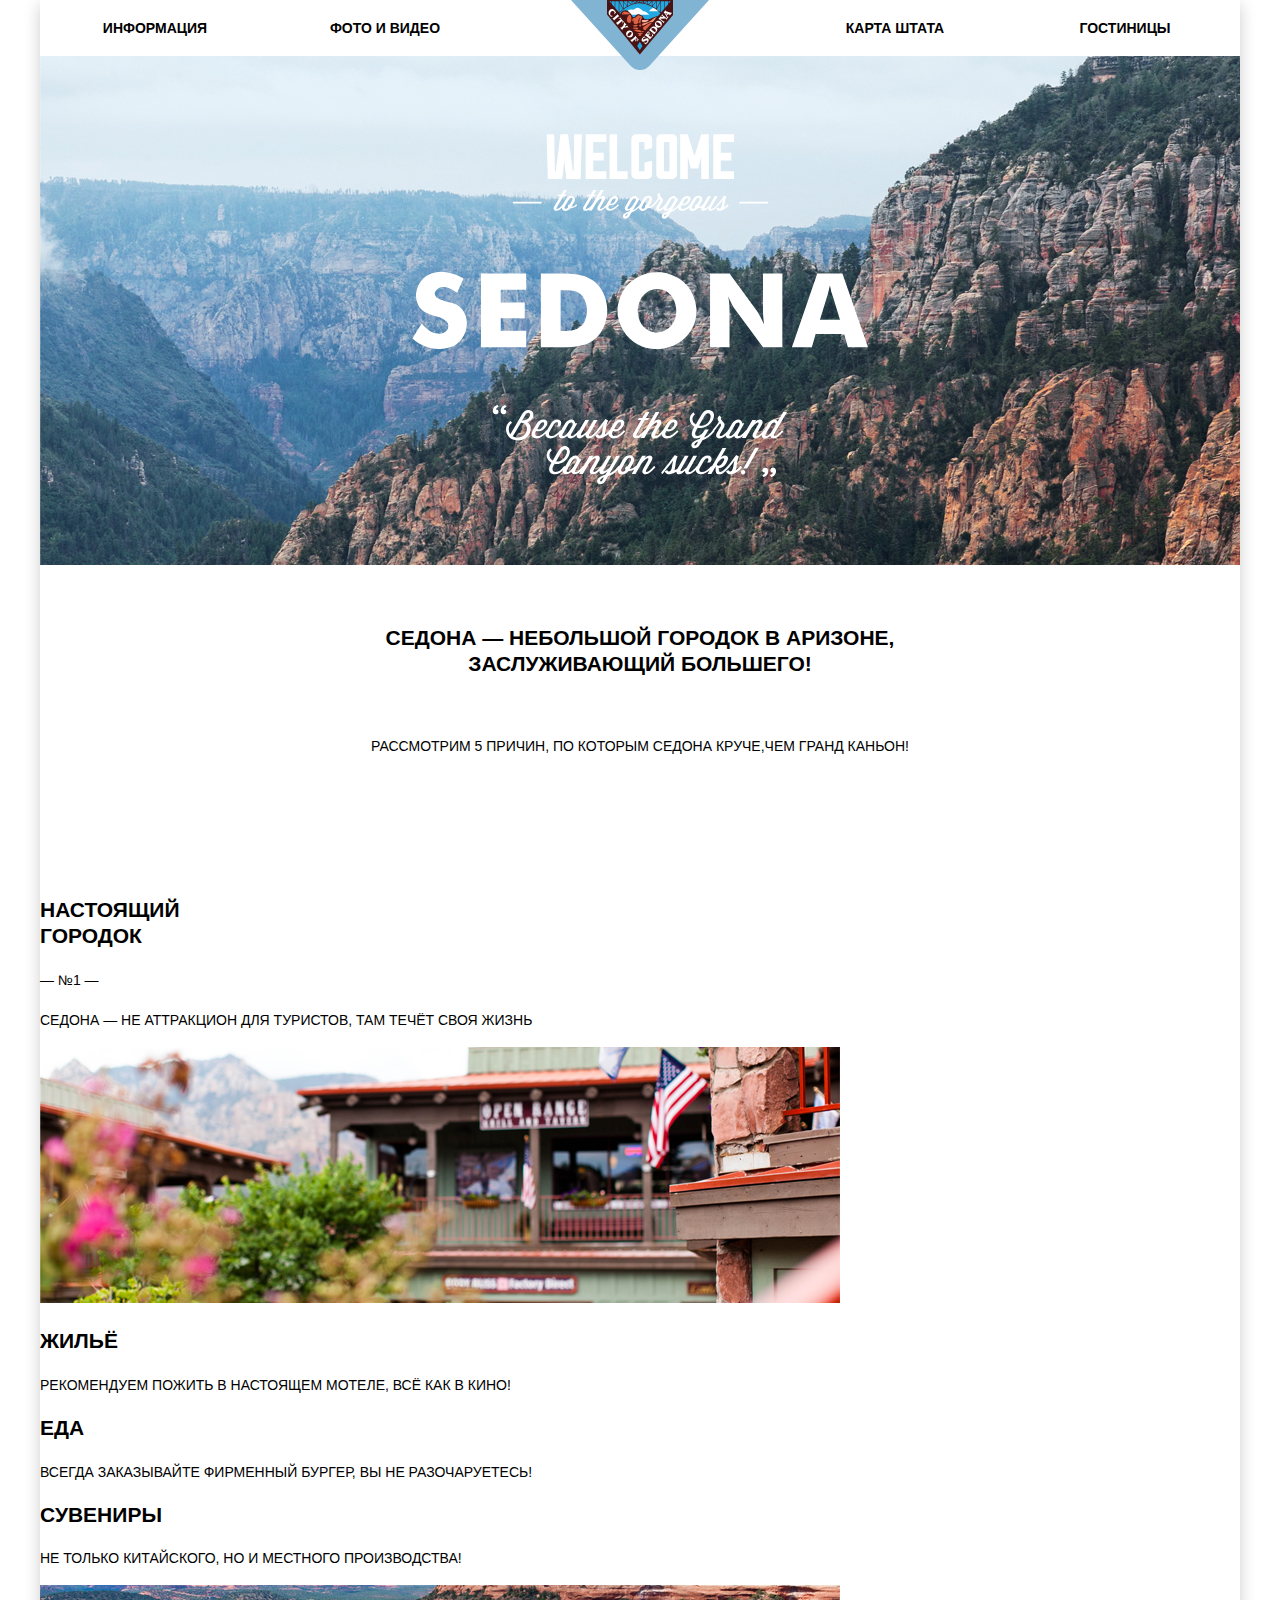
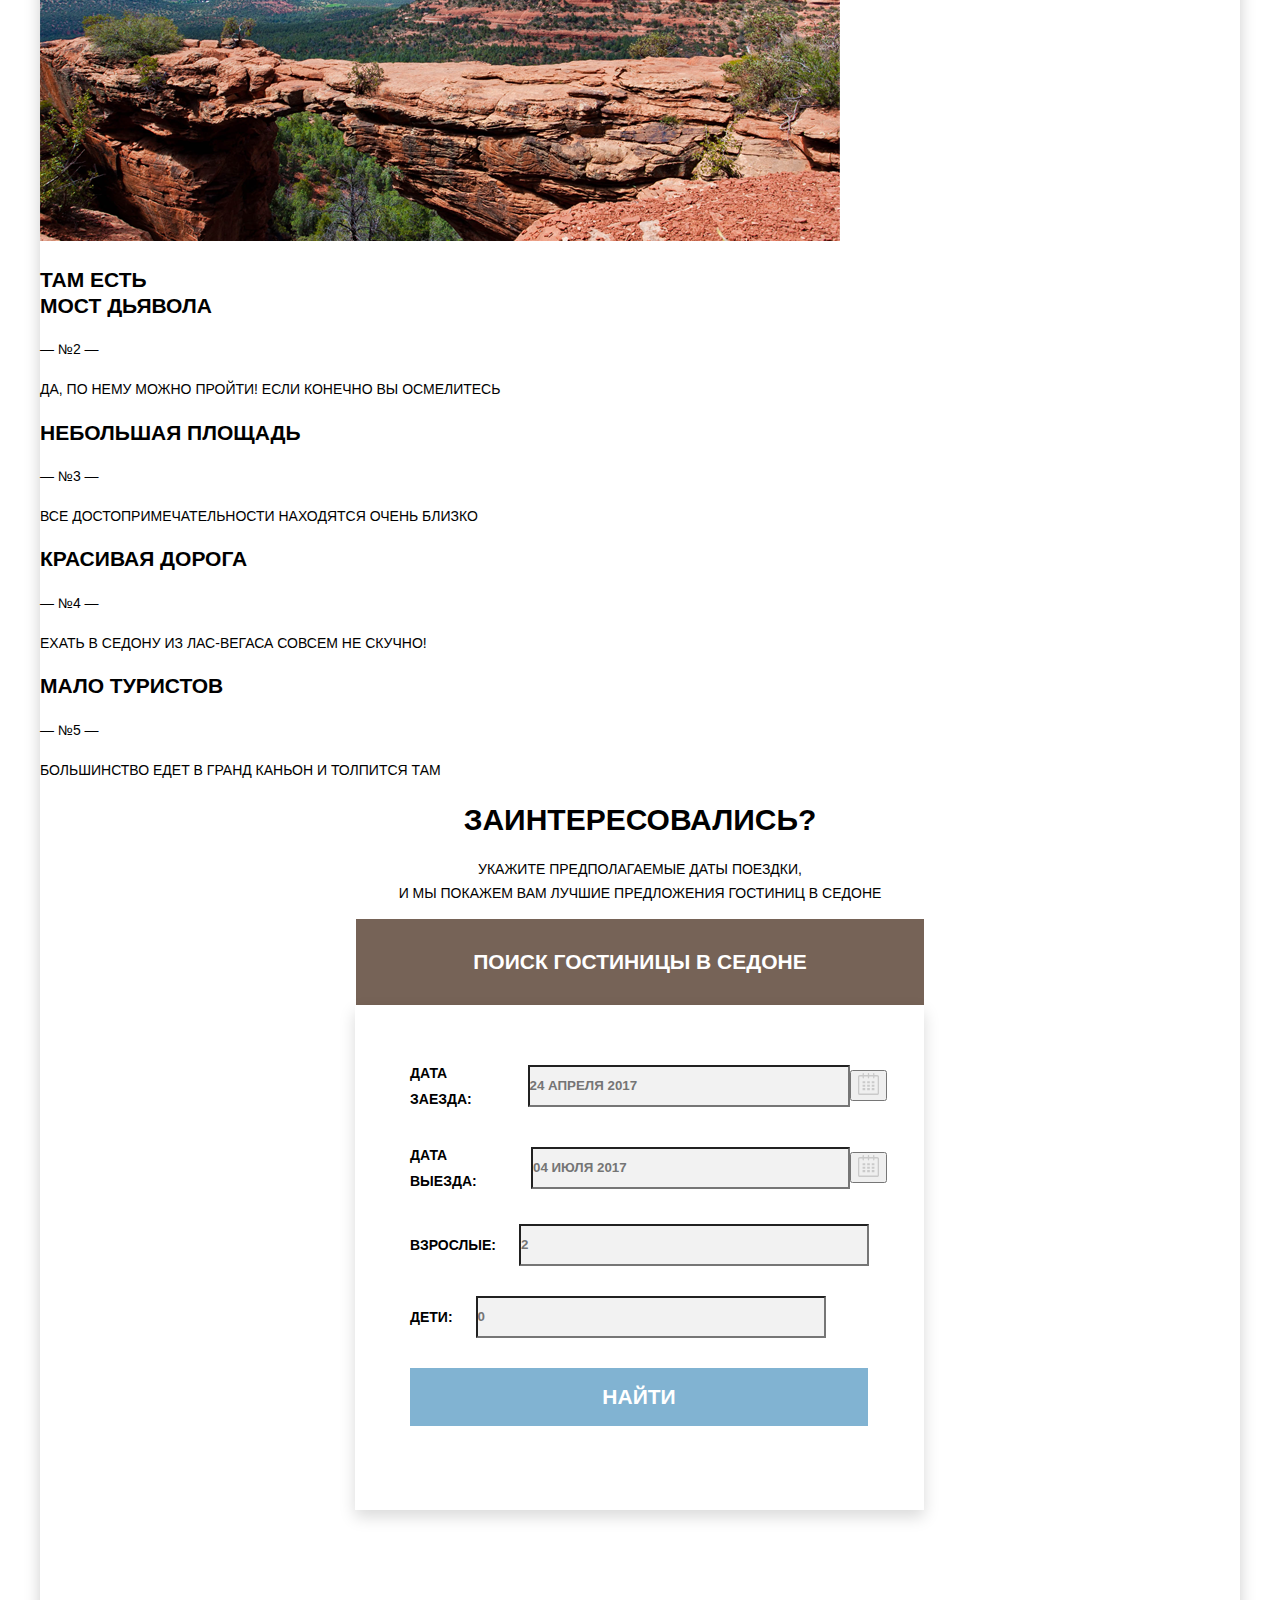
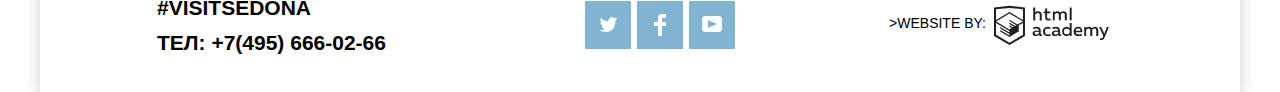
==== commit 97034a1f: "Исправления Сетка" ====
--- a/index.html
+++ b/index.html
@@ -11,25 +11,14 @@
     <div class="container">
    <header class="main-header">
     <nav class="main-navigation">
-     <ul class="site-navigation">
-       <li class="site-navigation-item"><a href="info.html">Информация</a></li>
-       <li class="site-navigation-item"><a href="photos.html">Фото и видео</a></li>
-       <li class="site-navigation-item"><a class="main-header-logo" href="#">
-      <svg viewBox="0 0 138 70" xmlns="http://www.w3.org/2000/svg" width="138" height="70">
-  <path d="M138 0H0l59.51 65.68c5.22 5.761 13.76 5.761 18.98 0z" fill="#81b3d3"/>
-  <path d="M36.687.457l32.148 37.879 32.02-37.65z" fill="#23a9e1"/>
-  <path d="M61.1 14.719h17.32c-1.29-.8-4.355-4.582-6.043-3.176-.137.115-4.871-5.744-7.982-2.921-2.713 2.466-3.973-.323-7.048 1.63-3.505 2.318 2.026 3.684 3.753 4.467m26.73-3.478l-9.86.054c3.896-4.5 5.647-4.018 9.86-.054" fill="#fff"/>
-  <path d="M97.622 3.588V1.154h2.08zm-49.245 9.41l.09.083c.024-.024 2.327-2.511 5.983-4.964 3.367-2.259 8.592-4.944 14.383-4.912 5.778.028 11.077 2.722 14.506 4.977 3.665 2.41 6.027 4.84 6.132 4.95l-2.515 2.945c-4.488.616-7.702 3.945-12.077 3.217-2.205-.366-2.271-1.632-2.902-2.893-.484-.969-1.256-.846-2.263-1.24-.937-.366-1.479-1.128-3.351-.688-1.642.385-1.822 2.933-3.865 2.787-1.096-.079-1.175-1.621-2.755-3.596-4.09-4.915-7.892-4.235-10.547.308l19.638 23.33zM40.011 1.153V3.06l-1.604-1.906zm53.876 0h3.227v3.03L93.887 7.96zM89.832 12.61V1.154h3.546v7.404l-3.5 4.098a.966.966 0 0 0-.046-.046m-.508-10.389v9.894a41.051 41.051 0 0 0-3.557-2.986zm-4.165-.358v6.819c-.463-.334-.95-.673-1.465-1.012-.664-.438-1.4-.892-2.194-1.34zm-4.312-.133v4.24a32.83 32.83 0 0 0-3.12-1.474zm.508-.576h3.727l-3.727 4.55zm4.312 0H89.3l-3.634 7.06zm-8.797 0h3.86L77.2 4.282c-.109-.042-.221-.081-.331-.122V1.154zm-.509.417v2.403a25.927 25.927 0 0 0-3.1-.887zm-4.203.042v1.26a21.458 21.458 0 0 0-2.179-.252zm-6.766-.039l2.248 1.042c-.762.043-1.512.13-2.248.253zm-4.12-.003l3.065 1.498c-1.06.229-2.083.528-3.066.875zm3.61 1.2l-3.304-1.617h3.305zm3.566-.342l-2.754-1.275h2.754zm.609-1.275h2.881l-2.881 1.334zm3.759 0h3.24l-3.24 1.584zM60.405 4.265l-3.51-3.11h3.869V4.13l-.359.135m-3.618-2.527l3.093 2.741a31.493 31.493 0 0 0-3.093 1.489zm-4.312.128l3.64 4.48a35.89 35.89 0 0 0-3.64 2.41zm-4.165.358l3.586 6.974a37.772 37.772 0 0 0-3.586 3.151zm3.656 6l-3.634-7.07h3.634zm4.312-2.485l-3.726-4.585h3.726zM43.747 7.497L40.52 3.664v-2.51h3.227zm.508-6.343H47.8v11.16l-3.546-4.212zm24.8-1.153H36v14.582L68.836 54.52l.22-.275L102 15.04V0z" fill="#491213"/>
-  <path d="M66.227 46.026l2.61-4.22 2.598 4.22-2.598 4.23z" fill="#23a9e1"/>
-  <path d="M74.218 30.556c-3.433-2.02-2.564-3.523.23-4.925 1.462-.734 4.754-3.38 6.133-2.499l-6.363 7.424m-2.334 2.517c-2.046-.095-4.33-.365-6.262.055 1.207.302 4.151 1.165 1.41 1.894.983 1.407 2.578 1.317 3.624.082-.425-.209-.655-.466-1.007-.686 1.085-.196 2.1-.822 2.235-1.345m1.235-1.574c-.933-.796-1.877-.84-2.746 0-1.165-2.137-5.4-1.421-7.379-1.72 1.065 2.614 9.65 3.102 10.124 1.72m-6.773-2.151c-1.565-.485-6.84-.364-3.388-1.794 1.065-.441 6.593.063 3.388 1.794m1.912-3.03c-.477-1.077.365-2.36 1.74-1.428 1.199.813-.552 2.017-1.74 1.428m-2.836.091c-2.265.679-5.273-.784-1.63-1.52 2.261-.456 4.666.506 1.63 1.52.091-.027-.084.028 0 0m-2.665-6.234c-.545 1.624-1.533 1.927-1.423-.045.126-2.274 1.609-1.729 3.2-2.6 1.324-.726 2.038-3.385 4.31-1.795 1.014.71 2.176.116 2.5 1.19-.016-.054-2.95 6.692-1.318 6.692-3.22 0-1.8-3.845-.568-6.426-1.198.574-3.143 4.341-1.546 4.961-.831 1.095-3.372 2.561-4.696 1.492-1.006-.81-.447-2.158-.459-3.47m-3.963 2.811c-5.596-.046-1.813-8.648.091-8.128 2.19.696 1.944 8.194-.091 8.128m-6.17-8.146c-2.624-.109-1.526-2.567.257-3.121 1.695-.528 5.25 1.114 6.39 2.205-1.808.555-4.146.476-6.134.568-.146-2.026-.62-1.32-.512.348" fill="#dc6243"/>
-  <path d="M71.774 25.832c-2.908-2.987 4.342-2.712 5.51-3.763.85.284 6.99-5.377 8.485-5.025-1.074 1.26-3.388 5.282-5.047 5.282-1.275 0-2.565-.19-3.552.718-1.444 1.33-3.837 2.006-5.396 2.788" fill="#f49774"/>
-  <path d="M72.727 22.18c-1.592.856-3.098-2.536-.349-2.206 1.826.22 3.676-.154 5.42.147-1.251 1.487-3.056 2.306-5.071 2.059" fill="#f4b1a4"/>
-  <path d="M51.113 20.935c.333.401.578.834.523 1.374-.038.375-.607 1.006-.175 1.198l1.455-1.84c-.39-.098-3.482-3.796-3.532-4.201l-2.051 1.126c.106.429.84.003 1.203.03.538.038.926.363 1.268.747-1.12.94-3.85 3.257-4.138 3.305-.146.023-.706-.39-.714-.037-.004.17.553.659.659.786l1.447 1.722c.401-.183-.072-.475.133-.807.15-.243 3.181-2.77 3.922-3.403m-3.423-4.531c.287-.062.405.282.622-.036l-1.59-1.894c-.241-.287-.546-.595-.459.012.058.409-3.969 3.677-4.215 3.778-.31.128-.492-.27-.72.063.475.564.948 1.129 1.424 1.693.16.19.309.397.485.573.22.22.135-.437.145-.38-.06-.333.342-.616.555-.797 1.004-.884 3.505-2.979 3.753-3.012m-5.694-.595c-1.147.34-2.37-.107-2.731-1.326-.353-1.191.398-2.439 1.344-3.117.935-.67 2.33-.63 2.84.544.224.52.102 1.108-.061 1.625-.105.328-.388.649.035.836.56-.711 1.118-1.421 1.676-2.133-.684-.41-.985-1.092-1.493-1.684-.572-.696-1.34-1.35-2.26-1.483-1.864-.264-3.62 1.66-3.762 3.405-.089.946.242 1.849.808 2.597.487.645 1.213 1.054 1.581 1.788.17.062 1.756-.67 2.133-.815-.033-.072-.057-.178-.11-.237-.494.146 0 0 0 0m25.512 23.636c-.747-.499-2.613-3.044-2.969-3.468l-.213-.253c-.007-.01-.185.145-.16.124-.112.094.086.372-.034.56-.515.806-3.738 3.236-3.905 3.352-.36.25-.756-.103-.967.206.467.554 1.805 2.3 1.96 2.325.311.05.096-.53.136-.649.08-.24 1.71-1.588 2.304-2.084.218-.183.447.276.577.468.212.315.307.65.193 1.019-.075.24-.465.597-.162.762.402-.47 1.533-1.788 1.696-1.98.164-.19-.367-.023-.304-.056-.24.124-.466.153-.69-.018-.063-.047-.707-.702-.643-.757.28-.235.623-.625.984-.714.56-.138 1.027.984 1.11 1.382.078.375.067.77-.05 1.136-.08.251-.316.452.012.604l1.383-1.896a.463.463 0 0 1-.258-.063c-.083-.056.09.045 0 0m-9.227-8.921a3.35 3.35 0 0 0-1.977.793c-1.43 1.203-1.616 3.275-.492 4.753 1.292 1.702 3.374 1.895 5.059.694 1.43-1.205 1.612-3.282.5-4.766-.758-1.01-1.932-1.54-3.09-1.474zm1.19 1.386c.949-.108 1.503.799 1.099 1.768-.42.98-1.43 1.989-2.424 2.38-1.18.465-2.011-.537-1.531-1.657.422-.984 1.43-1.983 2.426-2.38.15-.059.294-.095.43-.11zm-2.783-4.63c.308.038.601.356.824.027l-1.447-1.712c-.386.174.03.356-.126.63-.158.277-1.662.507-2.062.578.146-.418.58-1.698.752-1.84.353-.29.573.28.832-.092l-1.78-2.112c-.2-.238-.362-.667-.636-.441.024-.02.003.955-.058 1.125-.056.153-.608 2.361-1.25 2.901-.32.27-1.453 1.256-1.755 1.362-.35.122-.535-.389-.792-.025l1.617 1.92c.082.096.391.56.498.58.339.06.04-.58.074-.706.098-.28 1.623-1.765 2.27-1.856.948-.133 2.077-.455 3.039-.34.22.027-.229-.028 0 0m24.239 6.77c.124.421.194.865.14 1.305-.07.566-.636 1.898-1.411 1.519-.76-.373-1.425-1.122-2.07-1.657.52-.608.978-1.135 1.853-.84.24.08.446-.024.194-.17-.263-.153-2.022-1.276-2.117-1.169-.175.202.343.564.143.957-.148.29-.396.54-.605.79-.467-.394-1.248-.813-.685-1.464.352-.428.811-.76 1.361-.87.368-.075 1.195.252 1.302-.146-.705-.34-1.41-.677-2.115-1.016.115.52-2.173 2.937-2.681 3.548-.074.088-.427.395-.431.517-.006.278.403.062.427.054.315-.116 4.424 3.317 4.526 3.552.065.182-.144.373-.02.475-.006-.006.148.14.165.12.253-.304 2.936-3.88 3.489-4.036a239.664 239.664 0 0 1-1.537-2.372c-.383.168-.013.616.072.903m-4 4.352c-1.348-.87-3.633.83-3.976.994-.675.319-1.162-.353-.812-.975.304-.54.904-.801 1.5-.837.18-.01.875.128.946.017.084-.131.148-.142.028-.224-.557-.375-1.112-.75-1.667-1.126-.115.685-.9 1.121-1.348 1.585-.534.555-.987 1.253-.987 2.05 0 .736.441 1.39 1.089 1.726.737.384 1.505.076 2.158-.331.407-.255.814-.556 1.249-.76.646-.303 1.495-.041 1.267.824-.183.696-.876 1.337-1.56 1.519-.4.106-.825.07-1.216-.059-.28-.091-.645-.476-.799-.072l2.26 1.647c.068-.493.34-.708.706-1.015.477-.419.933-.858 1.294-1.383.753-1.1 1-2.638-.132-3.58m17.617-28.065a.222.222 0 0 0-.088.072l-.79.95-.814.982c-.168.204-.349.296-.025.467.543-.272 3.518 4.768 3.252 5.492-.47.244-4.49-3.283-4.598-3.516-.033-.095.178-.662-.136-.613-.149.023-.484.583-.578.697l-.577.695c.216.315.336-.013.623.028.249.05 1.198.864 1.456 1.08-.47.017-1.743.086-1.905.074-.586.073-.275-.431-.66-.605l-1.478 1.795-.86 1.043c-.035.042-.03.02.031.072.215.177.068.109.37.004.328-.115 4.256 3.2 4.398 3.369.245.292-.1.633.268.793l1.168-1.418c.059-.072.091-.066.013-.13-.277-.228-.309.138-.65.1-.346-.057-2.855-2.186-3.828-2.992l5.322-.197c.195-.007.74.581.695.79-.052.244-.301.361.034.515.311-.374.64-.746.945-1.125l.148-.184a.478.478 0 0 0 .135-.172l.11-.137c.275-.314 1.169-1.303 1.062-1.396-.3-.26-.446.302-.844-.035-.226-.162-.793-1.16-.935-1.402-.172-.292.394-.583.625-.727.504-.313 2.107-.767 2.26.227.025.167-.177.357-.055.457.028.024.133.156.176.105l2.142-2.576c-.063-.053-.135-.147-.21-.176-.474.473-5.466-1.52-5.83-1.795-.166-.066-.192-.673-.372-.611zm-.225 2.553c.764.318 1.526.638 2.287.96-.23.064-.447.166-.648.293h-.002a3.71 3.71 0 0 0-.621.495l-1.016-1.748zm-6.588 7.753c-1.107-.076-2.23.41-3.023 1.317-1.235 1.5-1.112 3.678.393 4.945 1.518 1.25 3.68.932 4.916-.55 1.232-1.496 1.147-3.68-.385-4.934a3.302 3.302 0 0 0-1.9-.778zm-1.449 1.559c.622.038 1.31.414 1.742.703.78.521 2.214 1.687 1.477 2.738.048-.058.083-.097-.05.07a.162.162 0 0 1-.018.018c-.8.84-2.18.063-2.924-.474-.745-.538-2.022-1.668-1.207-2.664.257-.314.607-.414.98-.391zm-3.127 4.28c-1.214-.067-2.403.496-3.299 1.576-.642.771-1.282 1.544-1.922 2.316.228.332.495-.078.827.113.283.163 4.053 3.312 4.115 3.485.106.297-.165.356.094.568.111.093 2.944-3.405 3.203-4.02.448-1.139.091-2.387-.82-3.175.073.06.177.145-.042-.037-.69-.518-1.427-.787-2.156-.827zm-1.053 1.58c.095.003.184.016.266.037 1.422.363 3.384 2.115 2.129 3.628-.156.193-.029.035-.432.422-.198.19-4.179-3.034-4.02-3.209.475-.521 1.396-.904 2.057-.879z" fill="#fff"/>
-</svg>
-     </a>
-     </li>
-       <li class="site-navigation-item"><a href="map.html">Карта штата</a></li>
-       <li class="site-navigation-item"><a href="hotels.html">Гостиницы</a></li>
+      <div class="main-header-logo">
+        <img src="img/svg-sedona /logo-sedona.svg" width="138" height="70" alt="">
+      </div>
+     <ul class="navigation-list">
+       <li class="navigation-item"><a href="info.html">Информация</a></li>
+       <li class="navigation-item"><a href="photos.html">Фото и видео</a></li>
+       <li class="navigation-item"><a href="map.html">Карта штата</a></li>
+       <li class="navigation-item"><a href="hotels.html">Гостиницы</a></li>
      </ul>
     </nav>
    </header>
@@ -42,9 +31,64 @@
      </section>
     <section class="reasons">
      <h1 class="visually-hidden">5 причин</h1>
-     <h2>Седона-небольшой городок в Аризоне, заслуживающий большего!</h2>
+     <h2>Седона — небольшой городок в Аризоне,<br>
+       заслуживающий большего!</h2>
      <p>Рассмотрим 5 причин, по которым Седона круче,чем Гранд Каньон!</p>
     </section>
+    <section class="advantages-bl">
+			<div class="advantages-description">
+				<h2>Настоящий<br>городок</h2>
+				<span>— №1 —</span>
+				<p>Седона — не аттракцион для туристов, там течёт своя жизнь</p>
+			</div>
+			<div class="advantages-image">
+				<img class="view-photo" src="img/real-city.png" alt="" width="800" height="256">
+			</div>
+		</section>
+
+		<section class="advantages-list">
+			<div class="advantages-item-house">
+				<h2>Жильё</h2>
+				<p>Рекомендуем пожить в настоящем мотеле, всё как в кино!</p>
+			</div>
+			<div class="advantages-item-meals">
+				<h2>Еда</h2>
+				<p>Всегда заказывайте фирменный бургер, вы не разочаруетесь!</p>
+			</div>
+			<div class="advantages-item-souvenirs">
+				<h2>Сувениры</h2>
+				<p>Не только китайского, но и местного производства!</p>
+			</div>
+		</section>
+
+		<section class="advantages-bl">
+			<div class="advantages-image">
+				<img class="view-photo" src="img/bridge-diable.png" alt="" width="800" height="256">
+			</div>
+			<div class="advantages-description">
+				<h2>Там есть<br>Мост дьявола</h2>
+				<span>— №2 —</span>
+				<p>Да, по нему можно пройти! Если конечно вы осмелитесь</p>
+			</div>
+		</section>
+
+		<section class="advantages-gr">
+			<div class="advantages-description">
+				<h2>Небольшая площадь</h2>
+				<span>— №3 —</span>
+				<p>Все достопримечательности находятся очень близко</p>
+			</div>
+			<div class="advantages-description">
+				<h2>Красивая дорога</h2>
+				<span>— №4 —</span>
+				<p>Ехать в Седону из Лас-Вегаса совсем не скучно!</p>
+			</div>
+			<div class="advantages-description">
+				<h2>Мало туристов</h2>
+				<span>— №5 —</span>
+				<p>Большинство едет в гранд каньон	и толпится там</p>
+			</div>
+		</section>
     <section class="search">
      <h1 class="visually-hidden">Бронирование</h1>
      <h2 class="search-title">Заинтересовались?</h2>
@@ -81,8 +125,9 @@
       <label for="children">Дети:</label>
       <input class="appointment-children" type="text" name="children" id="children" placeholder="0">
      </p>
-     <button class="button" type="submit">Найти</button>
+     <button class="find-button" type="submit">Найти</button>
      </form>
+     </div>
     </section>
    </main>
    <footer class="page-footer index-footer">
@@ -124,5 +169,6 @@
      </div>
    </div>
    </footer>
+   </div>
   </body>
 </html>
--- a/css/style.css
+++ b/css/style.css
@@ -17,8 +17,8 @@
 
 /* Global */
 
-body{
- min-width: 1220px;
+body {
+ min-width: 1200px;
  margin: 0;
  padding: 0;
  font-family: "PT Sans", Arial, sans-serif;
@@ -34,8 +34,10 @@
 }
 
 .container {
+  position: relative;
   width: 1200px;
   margin: 0 auto;
+  background-color: var(--basic-white);
   box-shadow: 0 5px 15px rgba(0, 0, 0, 0.2);
 }
 
@@ -70,48 +72,60 @@
 
 /* Main navigation */
 
-.site-navigation {
-  width: 100%;
-  height: 55px;
+
+.main-navigation {
+  position: relative;
+  height: 56px;
+}
+
+.main-navigation ul {
+  display: flex;
   margin: 0;
   padding: 0;
-  font-weight: bold;
   list-style: none;
 }
 
-.site-navigation-item {
-  display: block;
-  float: left;
-  width: 240px;
-  height: 55px;
-  margin: 0;
-  padding: 0;
-  text-align: center;
-  vertical-align: middle;
-}
-
-.site-navigation-current a:not([href]) {
+.main-navigation li {
+  display: flex;
+  text-align: center;
+  justify-content: center;
+  width: 25%;
+  font-weight: bold;
+  padding: 15px 0;
+}
+.main-navigation li:nth-child(2) {
+  padding-right: 133px;
+}
+
+.main-navigation li:nth-child(3) {
+  padding-left: 147px;
+} 
+
+
+.navigation-item-current a:not([href]) {
   background-color: var(--basic-white);
 }
 
-.site-navigation a {
+.navigation-item a {
   color: var(--basic-black);
 }
 
-.site-navigation a:hover,
-.site-navigation a:focus {
+.navigation-item a:hover,
+.navigation-item a:focus {
   color: var(--basic-light-blue);
 }
 
-.site-navigation a:active {
+.navigation-item a:active {
   color: var(--basic-light-grey);
 }
 
 .main-header-logo {
-  width: 138px;
-  height: 70px;
-  text-decoration: none;
-}
+  position: absolute;
+  z-index: 1;
+  left: 50%;
+  margin-left: -69px;
+}
+
 
 /* Inner-page */
 
@@ -126,8 +140,8 @@
 .main-content {
   height: 509px;
   text-align: center;
-  background-image: url("img/background-photo.png");
-  background-repeat: no-repeat;
+  background-image: url("../img/background-photo-sedona.jpg");
+
 }
 
 .text-sedona {
@@ -153,7 +167,7 @@
 
 .reasons p {
   text-align: center;
-  padding-top: 57px;
+  margin-top: 56px;
 }
 
 /* Search */
@@ -251,11 +265,10 @@
 .find-button {
     display: block;
     width: 458px;
-    margin-left: 55px;
-    margin-top: 54px;
-    padding: 14px 10px 15px;
+    height: 58px; 
     font-size: 21px;
     line-height: 26px;
+    text-align: center;
     text-transform: uppercase;
     color: var(--basic-white);
     font-weight: bold;
@@ -361,7 +374,7 @@
 
 .star {
 margin-top: 29px;
-background-image: url(img/svg-sedona/star.svg)
+background-image: url(../img/svg-sedona/star.svg)
 background-repeat: space;
 }
 
@@ -445,6 +458,7 @@
 .footer-contacts {
   display: flex;
   flex-direction: column;
+  font-size: 21px;
   font-weight: bold;
   margin: 0 auto;
   margin-left: 117px;
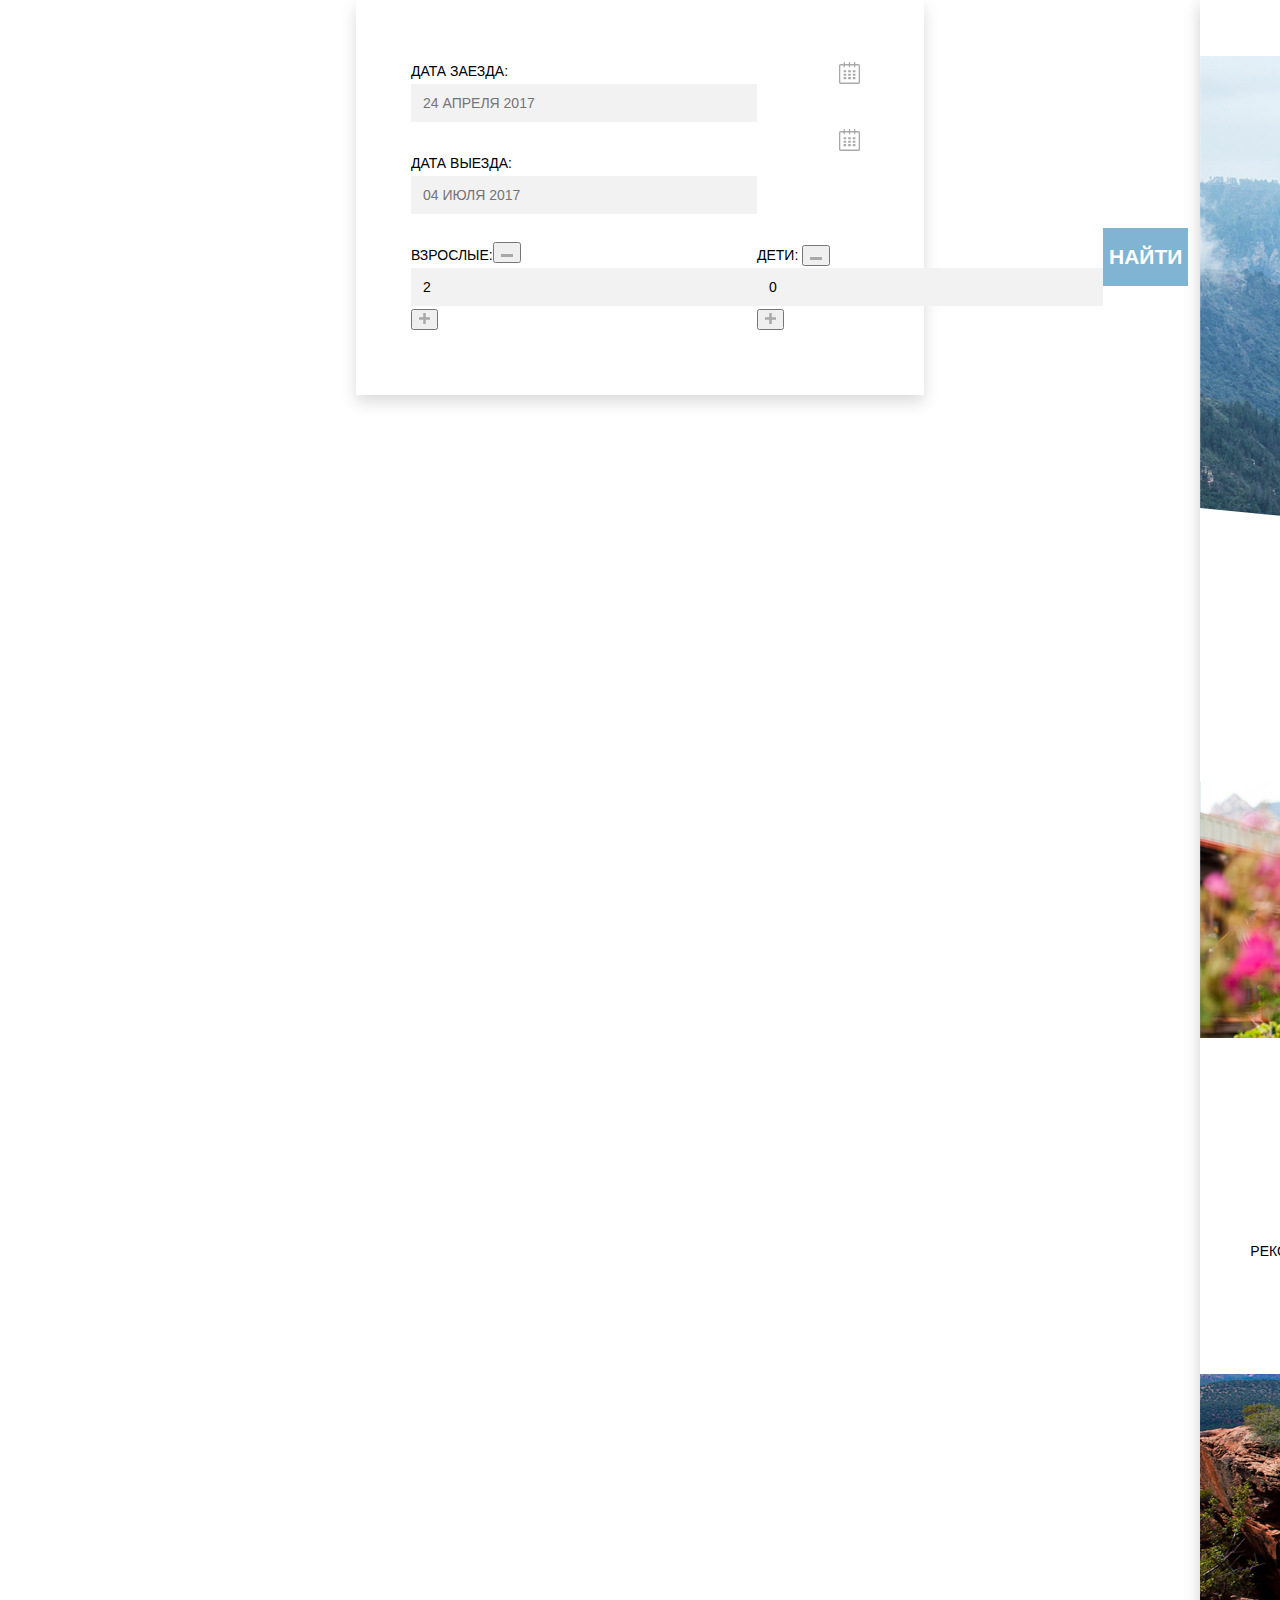
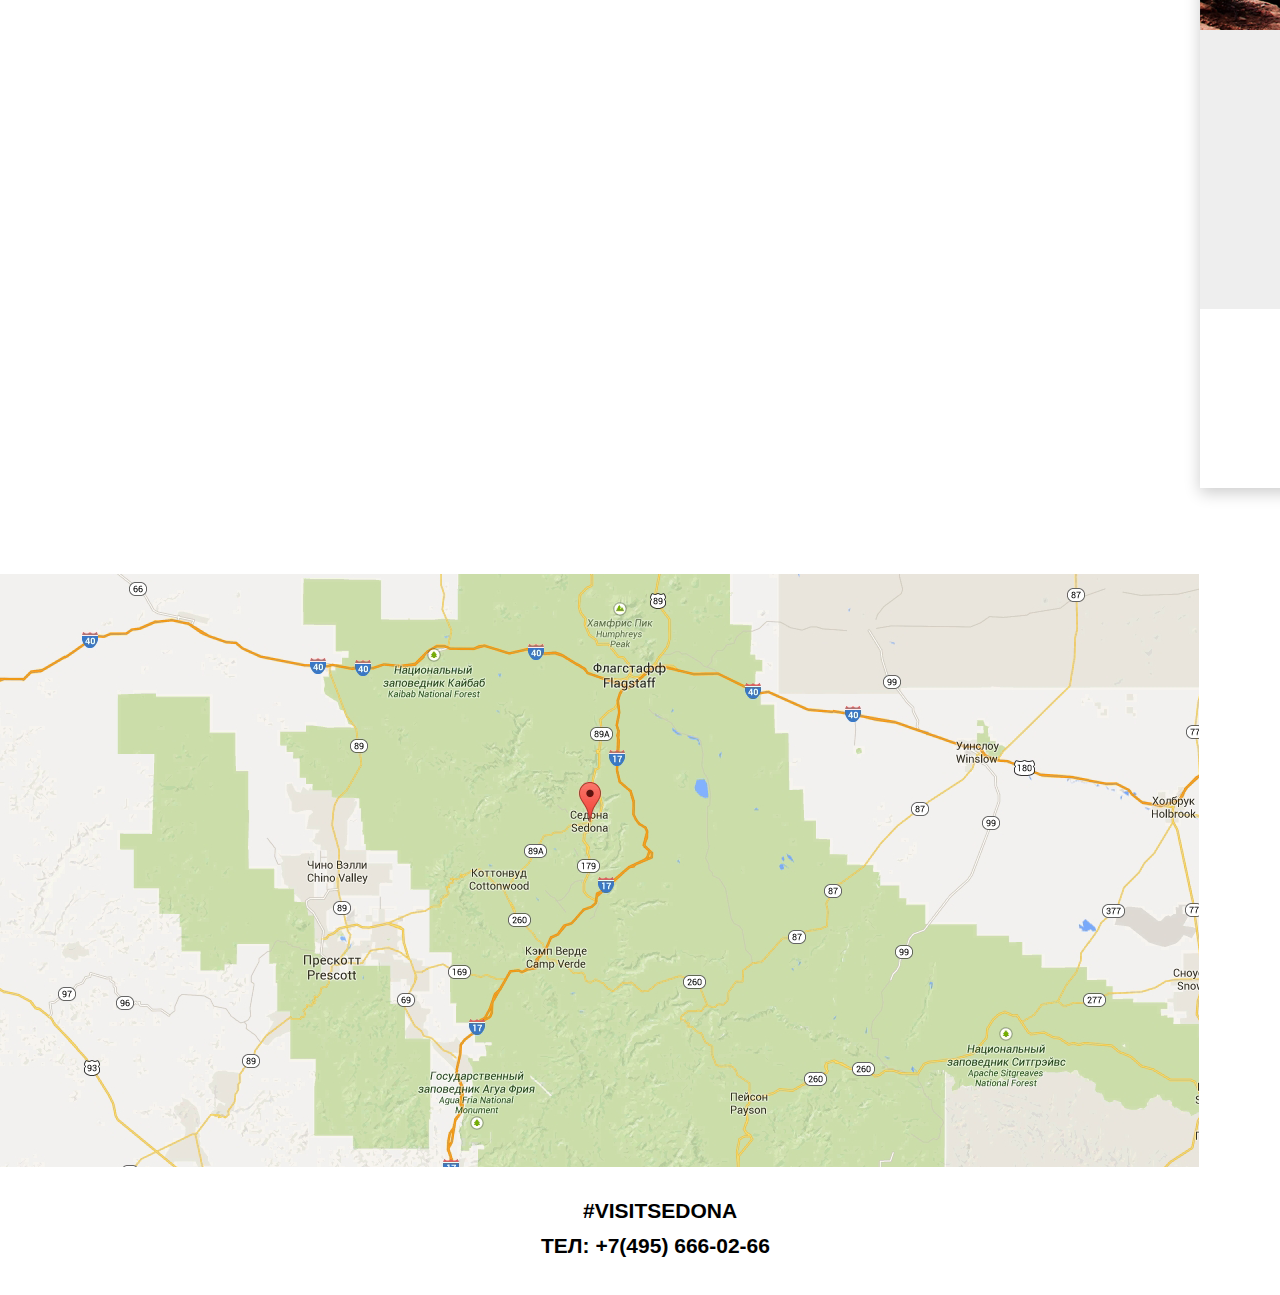
==== commit eccb16bc: "Декорации" ====
--- a/index.html
+++ b/index.html
@@ -12,7 +12,7 @@
    <header class="main-header">
     <nav class="main-navigation">
       <div class="main-header-logo">
-        <img src="img/svg-sedona /logo-sedona.svg" width="138" height="70" alt="">
+        <img src="img/logo-sedona.svg" width="138" height="70" alt="">
       </div>
      <ul class="navigation-list">
        <li class="navigation-item"><a href="info.html">Информация</a></li>
@@ -23,84 +23,94 @@
     </nav>
    </header>
    <main class="main-page">
-      <section class="main-content">
      <h1 class="visually-hidden">Седона</h1>
      <div class="background-image">
-      <img class="text-sedona" src="img/text-sedona.svg" width="457" height="351">
-     </div>
-     </section>
-    <section class="reasons">
+      <img src="img/intro-welcome.svg" alt="Текст" width="457" height="351">
+     </div>
+    <section class="promo">
      <h1 class="visually-hidden">5 причин</h1>
      <h2>Седона — небольшой городок в Аризоне,<br>
        заслуживающий большего!</h2>
-     <p>Рассмотрим 5 причин, по которым Седона круче,чем Гранд Каньон!</p>
+     <p>Рассмотрим 5 причин, по которым Седона круче, чем Гранд Каньон!</p>
     </section>
-    <section class="advantages-bl">
-			<div class="advantages-description">
+    <section class="reasons">
+      <h1 class="visually-hidden">Описание причины №1</h1>
+        <div class="reasons-item__blue">
+          <div class="reasons-description">
 				<h2>Настоящий<br>городок</h2>
 				<span>— №1 —</span>
-				<p>Седона — не аттракцион для туристов, там течёт своя жизнь</p>
+				<p>Седона — не аттракцион для туристов, там<br> течёт своя жизнь</p>
 			</div>
-			<div class="advantages-image">
-				<img class="view-photo" src="img/real-city.png" alt="" width="800" height="256">
+			<div class="reasons-image">
+				<img src="img/real-city.png" alt="Город" width="800" height="256">
+      </div>
+      </div>
+     <section class="advantages">
+       <h1 class="visually-hidden">Преимущества</h1>
+		<ul class="advantages-list">
+			<li class="advantages-list__item">
+        <svg aria-label="Иконка дома" xmlns="http://www.w3.org/2000/svg" width="75" height="72" viewBox="0 0 75 72"><g fill="#81B3D2"><path d="M29.656 65.033h16V41.21h-16v23.823zm2.937-20.899h10.125V62.11H32.593V44.134z"/><path d="M72.771 39.253l2.076-2.068-9.908-9.865V0H51.127v13.567L37.5 0 .152 37.185l2.077 2.068 7.832-7.795v37.618H6.124V72h63.875v-2.924H64.94V31.458l7.831 7.795zM62.002 69.076H12.999V28.534L37.5 4.149l24.502 24.385v40.542zm0-44.682l-7.938-7.902V2.924h7.938v21.47z"/><path d="M29.906 27.08c0 4.261 3.47 7.713 7.75 7.713 4.279 0 7.75-3.452 7.75-7.713 0-4.259-3.471-7.713-7.75-7.713-4.281 0-7.75 3.454-7.75 7.713zm7.75-4.945c2.744 0 4.969 2.214 4.969 4.945 0 2.732-2.225 4.948-4.969 4.948-2.746 0-4.97-2.216-4.97-4.948 0-2.731 2.225-4.945 4.97-4.945zM17.061 41.21h3v3.919h-3zM22.999 41.21h3v3.919h-3zM17.061 47.182h3v3.919h-3zM22.999 47.182h3v3.919h-3zM48.998 41.21h3v3.919h-3zM54.936 41.21h3v3.919h-3zM48.998 47.182h3v3.919h-3zM54.936 47.182h3v3.919h-3z"/></g></svg>
+        <h3>Жильё</h3>
+				<p>Рекомендуем пожить в настоящем<br> мотеле, всё как в кино!</p>
+      </li>
+			<li class="advantages-list__item">
+        <svg aria-label="Иконка бургера" xmlns="http://www.w3.org/2000/svg" width="74" height="70" viewBox="0 0 74 70"><g fill="#81B3D2"><path d="M69.854 46.71H4.051c-2.274 0-4.135 1.94-4.135 4.313v3.504c0 2.372 1.861 4.313 4.135 4.313h.93v1.053c0 5.536 4.341 10.065 9.648 10.065h44.646c5.306 0 9.648-4.529 9.648-10.065V58.84h.93c2.274 0 4.135-1.941 4.135-4.313v-3.504c0-2.373-1.86-4.313-4.134-4.313zm-3.848 13.184c0 3.871-3.019 7.021-6.73 7.021H14.629c-3.711 0-6.731-3.15-6.731-7.021v-1.053h58.107v1.053zm5.065-5.367c0 .688-.558 1.271-1.218 1.271H4.051c-.66 0-1.217-.582-1.217-1.271v-3.504c0-.688.558-1.271 1.217-1.271h65.802c.66 0 1.218.582 1.218 1.271v3.504zM15.634 38.406l5.323 4.059 5.326-4.059 5.328 4.059 5.328-4.059 5.328 4.059 5.329-4.059 5.327 4.059 5.33-4.06 5.336 4.059 6.194-4.712-1.72-2.459-4.474 3.403-5.336-4.057-5.33 4.056-5.327-4.057-5.329 4.057-5.328-4.057-5.328 4.057-5.328-4.057-5.325 4.057-5.323-4.057-5.327 4.057-4.467-3.401-1.721 2.457 6.188 4.714zM7.978 31.544H68.855c.041-.619.069-1.241.069-1.87 0-.394-.016-.783-.032-1.173C68.227 12.657 54.186 0 36.952 0 19.719 0 5.677 12.657 5.013 28.501c-.017.39-.032.78-.032 1.173 0 .629.028 1.251.07 1.87h2.927zM36.952 3.043c15.591 0 28.35 11.316 29.021 25.458H7.931c.673-14.142 13.43-25.458 29.021-25.458z"/><ellipse cx="36.952" cy="15.26" rx="1.945" ry="2.03"/><ellipse cx="29.172" cy="10.23" rx="1.946" ry="2.03"/><ellipse cx="44.732" cy="10.23" rx="1.946" ry="2.03"/></g></svg>
+        <h3>Еда</h3>
+				<p>Всегда заказывайте фирменный бургер,<br> вы не разочаруетесь!</p>
+      </li>
+			<li class="advantages-list__item">
+        <svg aria-label="Иконка подарка" xmlns=http://www.w3.org/2000/svg" width="64" height="76" viewBox="0 0 64 76"><path fill-rule="evenodd" clip-rule="evenodd" fill="#81B3D2" d="M61.097 22.501H36.312C50.125 15.602 51.229 11.25 50.72 8.816c-1.162-3.963-5.692-7.023-10.002-5.407-5.569 2.089-7.137 10.388-8.644 16.387-1.924-6.07-3.784-13.814-8.136-17.737C22.677.921 20.843-.205 18.175.031c-4.026.356-9.802 5.382-7.458 10.981 2.251 5.378 9.687 8.777 14.578 11.489H2.879A2.882 2.882 0 0 0 0 25.37v11.322a2.882 2.882 0 0 0 2.879 2.869h.274V76h57.841V39.561h.103a2.882 2.882 0 0 0 2.88-2.869V25.37a2.882 2.882 0 0 0-2.88-2.869zM42.413 5.944c2.103-.31 4.982 1.299 5.255 3.209.393 2.756-3.4 5.255-5.086 6.421-2.523 1.744-4.928 2.643-7.287 4.055.884-3.69 2.549-13.011 7.118-13.685zm-22.882 9.968c-2.225-1.485-6.544-4.431-6.44-7.771.112-3.595 5.743-6.57 8.814-3.886 3.856 3.371 5.713 11.105 7.119 16.557-3.249-1.539-6.328-2.788-9.493-4.9zm5.972 57.114H6.136V39.561h19.368v33.465zm0-36.502H3.046V25.538h22.457v10.986zm10.157 0v36.503h-7.174V25.538h7.174v10.986zm22.351 36.502H38.644V39.561h19.367v33.465zm2.92-36.502H38.644V25.538h22.287v10.986z"/></svg>
+        <h3>Сувениры</h3>
+				<p>Не только китайского, но и местного<br> производства!</p>
+			</li>
+    </ul>
+  </section>
+
+    <div class="reasons-item__blue">
+    <h1 class="visually-hidden">Описание причины №2</h1>
+			<div class="reasons-image">
+				<img src="img/bridge-diable.png" alt="" width="800" height="256">
 			</div>
-		</section>
-
-		<section class="advantages-list">
-			<div class="advantages-item-house">
-				<h2>Жильё</h2>
-				<p>Рекомендуем пожить в настоящем мотеле, всё как в кино!</p>
-			</div>
-			<div class="advantages-item-meals">
-				<h2>Еда</h2>
-				<p>Всегда заказывайте фирменный бургер, вы не разочаруетесь!</p>
-			</div>
-			<div class="advantages-item-souvenirs">
-				<h2>Сувениры</h2>
-				<p>Не только китайского, но и местного производства!</p>
-			</div>
-		</section>
-
-		<section class="advantages-bl">
-			<div class="advantages-image">
-				<img class="view-photo" src="img/bridge-diable.png" alt="" width="800" height="256">
-			</div>
-			<div class="advantages-description">
+			<div class="reasons-description">
 				<h2>Там есть<br>Мост дьявола</h2>
 				<span>— №2 —</span>
-				<p>Да, по нему можно пройти! Если конечно вы осмелитесь</p>
+				<p>Да, по нему можно пройти! Если конечно<br> вы осмелитесь</p>
 			</div>
-		</section>
+		</div>
 
-		<section class="advantages-gr">
-			<div class="advantages-description">
+		<div class="reasons-item__grey">
+      <h1 class="visually-hidden">Описание причин №3-№5</h1>
+			<div class="reasons-description">
 				<h2>Небольшая площадь</h2>
 				<span>— №3 —</span>
-				<p>Все достопримечательности находятся очень близко</p>
-			</div>
-			<div class="advantages-description">
+				<p>Все достопримечательности<br> находятся очень близко</p>
+      </div>
+			<div class="reasons-description">
 				<h2>Красивая дорога</h2>
 				<span>— №4 —</span>
-				<p>Ехать в Седону из Лас-Вегаса совсем не скучно!</p>
-			</div>
-			<div class="advantages-description">
+				<p>Ехать в Седону из Лас-Вегаса совсем<br> не скучно!</p>
+      </div>
+			<div class="reasons-description">
 				<h2>Мало туристов</h2>
 				<span>— №5 —</span>
-				<p>Большинство едет в гранд каньон	и толпится там</p>
-			</div>
+				<p>Большинство едет в гранд каньон<br>и толпится там</p>
+      </div>
+    </div>
 		</section>
     <section class="search">
+
      <h1 class="visually-hidden">Бронирование</h1>
-     <h2 class="search-title">Заинтересовались?</h2>
-     <p class="search-description">Укажите предполагаемые даты поездки,<br>
+     <h2>Заинтересовались?</h2>
+     <p>Укажите предполагаемые даты поездки,<br>
        и мы покажем вам лучшие предложения гостиниц в Седоне</p>
+       </div>
     <button type="button" class="search-button" aria-label="Поиск гостиницы">Поиск гостиницы в Седоне</button>
-     <div class="form-search">
-     <form class="appointment-form" action="https://echo.htmlacademy.ru" method="post">
+     
+    <form class="form" action="https://echo.htmlacademy.ru" method="post">
      <p class="appointment-item">
-      <label for="begin-date">Дата заезда:</label>
-      <input class="appointment-begin-date" type="text" name="begin-date" id="begin-date" placeholder="24 апреля 2017">
-      <button type="button" class="calendar">
+      <label class="appointment-begin-date" for="begin-date">Дата заезда:</label>
+      <input class="order-date" type="text" name="begin-date" id="begin-date" placeholder="24 апреля 2017">
+      <button type="button" class="calendar1">
       <svg xmlns="http://www.w3.org/2000/svg" width="21" height="22" viewBox="0 0 21 22" fill="#cacaca">
       <path d="M19.251 2.025h-2.845V.648c0-.381-.294-.689-.656-.689-.363 0-.656.308-.656.689v1.377h-3.938V.648c0-.381-.294-.689-.655-.689-.363 0-.657.308-.657.689v1.377H5.906V.648c0-.381-.294-.689-.656-.689-.363 0-.657.308-.657.689v1.377H1.75C.784 2.025 0 2.847 0 3.862v16.302C0 21.179.784 22 1.75 22h17.501c.966 0 1.749-.821 1.749-1.836V3.862c0-1.015-.783-1.837-1.749-1.837zm.437 18.139a.448.448 0 0 1-.437.459H1.75a.45.45 0 0 1-.438-.459V3.862a.45.45 0 0 1 .438-.459h2.844v1.378c0 .381.294.689.657.689.362 0 .656-.308.656-.689V3.403h3.938v1.378c0 .381.294.689.657.689.361 0 .655-.308.655-.689V3.403h3.938v1.378c0 .381.293.689.656.689.362 0 .656-.308.656-.689V3.403h2.845c.241 0 .437.206.437.459v16.302z"/>
       <path d="M4.594 8.225h2.625v2.066H4.594zM4.594 11.668h2.625v2.067H4.594zM4.594 15.112h2.625v2.066H4.594zM9.188 15.112h2.625v2.066H9.188zM9.188 11.668h2.625v2.067H9.188zM9.188 8.225h2.625v2.066H9.188zM13.781 15.112h2.625v2.066h-2.625zM13.781 11.668h2.625v2.067h-2.625zM13.781 8.225h2.625v2.066h-2.625z"/>
@@ -108,26 +118,53 @@
       </button>
      </p>
      <p class="appointment-item">
-     <label for="end-date">Дата выезда:</label>
-     <input class="appointment-end-date" type="text" name="end-date" id="end-date" placeholder="04 июля 2017">
-     <button type="button" class="calendar">
+     <label class="appointment-end-date" for="end-date">Дата выезда:</label>
+     <input class="order-date" type="text" name="end-date" id="end-date" placeholder="04 июля 2017">
+     <button type="button" class="calendar2">
        <svg xmlns="http://www.w3.org/2000/svg" width="21" height="22" viewBox="0 0 21 22" fill="#cacaca">
       <path d="M19.251 2.025h-2.845V.648c0-.381-.294-.689-.656-.689-.363 0-.656.308-.656.689v1.377h-3.938V.648c0-.381-.294-.689-.655-.689-.363 0-.657.308-.657.689v1.377H5.906V.648c0-.381-.294-.689-.656-.689-.363 0-.657.308-.657.689v1.377H1.75C.784 2.025 0 2.847 0 3.862v16.302C0 21.179.784 22 1.75 22h17.501c.966 0 1.749-.821 1.749-1.836V3.862c0-1.015-.783-1.837-1.749-1.837zm.437 18.139a.448.448 0 0 1-.437.459H1.75a.45.45 0 0 1-.438-.459V3.862a.45.45 0 0 1 .438-.459h2.844v1.378c0 .381.294.689.657.689.362 0 .656-.308.656-.689V3.403h3.938v1.378c0 .381.294.689.657.689.361 0 .655-.308.655-.689V3.403h3.938v1.378c0 .381.293.689.656.689.362 0 .656-.308.656-.689V3.403h2.845c.241 0 .437.206.437.459v16.302z"/>
       <path d="M4.594 8.225h2.625v2.066H4.594zM4.594 11.668h2.625v2.067H4.594zM4.594 15.112h2.625v2.066H4.594zM9.188 15.112h2.625v2.066H9.188zM9.188 11.668h2.625v2.067H9.188zM9.188 8.225h2.625v2.066H9.188zM13.781 15.112h2.625v2.066h-2.625zM13.781 11.668h2.625v2.067h-2.625zM13.781 8.225h2.625v2.066h-2.625z"/>
       </svg>
       </button>
      </p>
-     <p class="appointment-item">
-      <label for="adults">Взрослые:</label>
-      <input class="appointment-adult" type="text" name="adults" id="adults" placeholder="2">
-     </p>
-     <p class="appointment-item">
-      <label for="children">Дети:</label>
-      <input class="appointment-children" type="text" name="children" id="children" placeholder="0">
-     </p>
+     <div class="adl-and-chl">
+     <p class="appointment-item appointment-item-adl">
+      <label class="appointment-adults" for="adults">Взрослые:</label>
+      <button class="minus1" type="button">
+        <svg width="12" height="3" viewBox="0 0 12 3" fill="none" xmlns="http://www.w3.org/2000/svg">
+          <rect width="12" height="3" fill="#A9A9A9"/>
+          </svg>  
+      </button>
+      <input class="order-date order-adl" type="number" name="adults" id="adults" min="0" step="1" value="2">
+      <button class="plus1" type="button">
+        <svg width="11" height="11" viewBox="0 0 11 11" fill="none" xmlns="http://www.w3.org/2000/svg">
+          <path fill-rule="evenodd" clip-rule="evenodd" d="M4.23086 6.76932V11H6.76932V6.76932H11V4.23086H6.76932V0H4.23085V4.23086H0V6.76932H4.23086Z" fill="#A9A9A9"/>
+          </svg>
+      </button>
+    </p>
+     <p class="appointment-item appointment-item-chl">
+      <label class="appointment-children" for="children">Дети:</label>
+      <button class="minus2" type="button">
+        <svg width="12" height="3" viewBox="0 0 12 3" fill="none" xmlns="http://www.w3.org/2000/svg">
+          <rect width="12" height="3" fill="#A9A9A9"/>
+          </svg>
+      </button>
+      <input class="order-date order-chl" type="number" name="children" id="children" min="0" step="1" value="0">
+      <button class="plus2" type="button">
+        <svg width="11" height="11" viewBox="0 0 11 11" fill="none" xmlns="http://www.w3.org/2000/svg">
+          <path fill-rule="evenodd" clip-rule="evenodd" d="M4.23086 6.76932V11H6.76932V6.76932H11V4.23086H6.76932V0H4.23085V4.23086H0V6.76932H4.23086Z" fill="#A9A9A9"/>
+          </svg>
+      </button> 
+    </p>
      <button class="find-button" type="submit">Найти</button>
      </form>
      </div>
+    </section>
+    <section class="map">
+      <h2 class="visually-hidden">Карта Седоны</h2>
+      <div class="image-map">
+        <img src="img/map.png" width="1199" height="594" alt="">
+        </div>
     </section>
    </main>
    <footer class="page-footer index-footer">
@@ -161,7 +198,7 @@
     </div>
     <div class="main-info">
     <div class="footer-copyright">
-      <p>>Website by:</p>
+      <p>Website by:</p>
         <a class="footer-logo" href="#">
           <svg id="Layer_1" data-name="Layer 1" xmlns="http://www.w3.org/2000/svg" width="115" height="41"  viewBox="0 0 108.08 36.85"><title>logo-htmlacademy-small1</title><path d="M44.61,26.88a2,2,0,0,0,.55-0.1v1.33a3.25,3.25,0,0,1-1.18.21,1.67,1.67,0,0,1-1.67-1,4.84,4.84,0,0,1-3.14,1.08c-1.51,0-2.91-.83-2.91-2.55,0-2.13,2-2.79,3.71-2.79a11.08,11.08,0,0,1,2.17.25v-0.3c0-1-.76-1.77-2.19-1.77a7.42,7.42,0,0,0-3,.64v-1.7a10.21,10.21,0,0,1,3.19-.55c2.36,0,3.81,1.12,3.81,3.65v3a0.54,0.54,0,0,0,.49.59h0.17Zm-6.44-1.13A1.35,1.35,0,0,0,39.63,27h0.11a3.39,3.39,0,0,0,2.41-1V24.58a9.72,9.72,0,0,0-1.81-.21c-1,0-2.16.33-2.16,1.38h0Zm12.36-6.11a5,5,0,0,1,2.57.64V22a4.08,4.08,0,0,0-2.3-.7,2.75,2.75,0,1,0,0,5.49,5,5,0,0,0,2.43-.64v1.71a6.27,6.27,0,0,1-2.76.57A4.21,4.21,0,0,1,46,24.51q0-.21,0-0.41a4.32,4.32,0,0,1,4.18-4.46h0.38Zm12.17,7.24a2,2,0,0,0,.55-0.1v1.33a3.25,3.25,0,0,1-1.18.21,1.67,1.67,0,0,1-1.67-1,4.84,4.84,0,0,1-3.14,1.08c-1.51,0-2.91-.83-2.91-2.55,0-2.13,2-2.79,3.71-2.79a11.08,11.08,0,0,1,2.17.25v-0.3c0-1-.76-1.77-2.19-1.77a7.42,7.42,0,0,0-3,.64v-1.7a10.21,10.21,0,0,1,3.19-.55c2.36,0,3.81,1.12,3.81,3.65v3a0.54,0.54,0,0,0,.49.59h0.17Zm-6.44-1.13A1.35,1.35,0,0,0,57.73,27h0.11a3.39,3.39,0,0,0,2.41-1V24.58a9.72,9.72,0,0,0-1.81-.21c-1.06,0-2.16.33-2.16,1.38h0ZM73,16V28.2H71.35V26.88a3.88,3.88,0,0,1-3.19,1.54,4.4,4.4,0,0,1,0-8.78,3.81,3.81,0,0,1,3,1.3V16H73Zm-4.53,5.22a2.76,2.76,0,1,0,0,5.52A2.86,2.86,0,0,0,71.15,25V23A2.91,2.91,0,0,0,68.49,21.27ZM79,19.64c3.31,0,4.46,2.68,3.92,5.09H76.7c0.21,1.5,1.67,2.11,3.19,2.11a6.11,6.11,0,0,0,2.64-.59v1.6a7.14,7.14,0,0,1-3,.57C77,28.42,74.78,27,74.78,24a4.18,4.18,0,0,1,4-4.39H79Zm0.09,1.54a2.28,2.28,0,0,0-2.44,2.1v0.06H81.3A2,2,0,0,0,79.13,21.18Zm5.73,7V19.87h1.65v1a3.81,3.81,0,0,1,2.78-1.27A2.86,2.86,0,0,1,91.89,21a4.12,4.12,0,0,1,2.91-1.33A3.06,3.06,0,0,1,98,23V28.2h-1.9V23.05a1.59,1.59,0,0,0-1.42-1.75H94.42a2.8,2.8,0,0,0-2.07,1.12V28.2h-1.9V23.05A1.59,1.59,0,0,0,89,21.31H88.8a3,3,0,0,0-2.21,1.29v5.63H84.86Zm21.31-8.33h1.9l-3.91,9.46c-0.9,2.17-2.09,2.86-3.35,2.86a4.76,4.76,0,0,1-1.1-.14V30.46a2.86,2.86,0,0,0,.85.12c0.9,0,1.58-.64,2.07-1.9l0.17-.42-4-8.4h2l2.86,6.29ZM38.73,1.46V6.22a3.81,3.81,0,0,1,2.7-1.14,3.25,3.25,0,0,1,3.44,3.4v5.15H43V8.72a1.81,1.81,0,0,0-1.61-2h-0.3a2.93,2.93,0,0,0-2.32,1.39v5.52h-1.9V1.46h1.9ZM49.94,2.31v3h3V6.91h-3v3.81c0,1.1.5,1.46,1.58,1.46a4.49,4.49,0,0,0,1.69-.33v1.6A6.8,6.8,0,0,1,51,13.8a2.55,2.55,0,0,1-2.86-2.74V6.89H46.58V5.26h1.5V2.74Zm5.4,11.31V5.28H57v1A3.81,3.81,0,0,1,59.77,5a2.86,2.86,0,0,1,2.6,1.33A4.12,4.12,0,0,1,65.28,5,3.06,3.06,0,0,1,68.44,8.4v5.21h-1.9V8.46a1.59,1.59,0,0,0-1.42-1.75H64.89a2.8,2.8,0,0,0-2.07,1.12v5.78h-1.9V8.46A1.59,1.59,0,0,0,59.5,6.71H59.27A3,3,0,0,0,57.06,8v5.63H55.34ZM71.17,1.45H73V13.6H71.17V1.45ZM14.71,0H14.55L0,1.54V28.21l14.55,8.66,14.55-8.66V1.54Zm12.5,27.1L14.55,34.64,1.9,27.12V16.18l12.59,7.5V25L5.86,19.9v1.31l8.68,5.21v1.39L5.87,22.65V24l8.68,5.21,8.75-5.24V18.31L27.2,16V27.12Zm0-12.53-3.48,2-1.6,1L14.51,13v1.31L21,18.23H21l-0.14.09-1,.54-5.37-3.2V17l4.24,2.52-1,.67-3.2-1.9v1.31l2.1,1.24L14.5,22.1,2,14.65,14.51,7.11Zm0-1.32L14.49,5.76,1.91,13.25v-10L14.56,1.92,27.21,3.25v10h0Z" transform="translate(0 -0.02)" fill="#231f20"/>
           </svg>
--- a/css/style.css
+++ b/css/style.css
@@ -2,13 +2,16 @@
 
 :root {
   --basic-black: #000000;
+  --basic-light-black: #333333;
   --basic-dark-brown: #503E33;
   --basic-brown: #604E43;
   --basic-light-brown: #766357;
-  --basic-extra-dark:#888888;
+  --basic-extra-dark: #888888;
   --basic-dark-grey: #666666;
+  --basic-standart-grey: #A9A9A9;
   --basic-grey: #EEEEEE;
   --basic-light-grey: #F2F2F2;
+  --basic-light-light-grey: #EBEBEB;
   --basic-dark-blue: #5496BD;
   --basic-blue: #669EC0;
   --basic-light-blue: #81B3D2;
@@ -61,7 +64,9 @@
 }
 
 /* Grid */
-
+*, *::before, *::after {
+  box-sizing: border-box;
+}
 
 .page-body {
   min-height: 100%;
@@ -137,66 +142,160 @@
 
 /* Main-content */
 
-.main-content {
+.background-image {
+  position: relative;
+  width: 1200px;
   height: 509px;
-  text-align: center;
-  background-image: url("../img/background-photo-sedona.jpg");
-
-}
-
-.text-sedona {
   padding-top: 78px;
-  padding-bottom: 81px;
-}
+  text-align: center;
+  background-image: url(../img/background-photo-sedona.jpg);
+
+}
+
+.background-image::after {
+  content: "";
+  position: absolute;
+  left: 0px;
+  bottom: 0px;
+  width: 1200px;
+  height: 57px;
+  background-image: url(../img/Shape.svg);
+  background-repeat: no-repeat;
+  background-position: center;
+}
+
 
 /* Reasons */
 
-.reasons {
-  height: 272px;
-  margin: 0 auto;
-  padding-top: 43px;
-  background: var(--basic-white);
-}
-
-.reasons h2 {
+.promo h2 {
   text-align: center;
   font-weight: bold;
   font-size: 21px;
   line-height: 26px;
-}
-
-.reasons p {
-  text-align: center;
-  margin-top: 56px;
-}
+  margin-top: 45px;
+}
+
+.promo p {
+  text-align: center;
+  margin-top: 43px;
+  margin-bottom: 51px;
+  color: var(--basic-light-black);
+  text-align: center;
+}
+
+/* Advantages */
+
+.advantages-list {
+  list-style: none;
+}
+.reasons {
+  display: flex;
+  flex-direction: column;
+}
+
+.reasons-item__blue {
+  display: flex;
+  text-align: center;
+  flex-direction: raw;
+  background-color: var(--basic-light-blue);
+}
+
+.reasons-item__blue:nth-child(2) {
+  flex-direction: row-reverse;
+}
+
+.reasons-description {
+  width: 400px;
+  color: var(--basic-white);
+  text-align: center;
+  display: flex;
+  margin: auto;
+  flex-direction: column;
+}
+.reasons-description h2 {
+  width: 155px;
+  font-weight: bold;
+  font-size: 21px;
+  line-height: 21px;
+  margin-bottom: 25px;
+  margin-left: auto;
+  margin-right: auto;
+}
+
+.reasons-description p {
+  margin-top: 23px;
+  padding-left: 9px;
+  padding-right: 10px;
+}
+
+.reasons-image img {
+  display: block;
+  max-width: 100%;
+  max-height: 100%;
+}
+
+.reasons-item__grey {
+  display: flex;
+  margin: auto;
+  text-align: center;
+  width: 100%;
+  background-color: var(--basic-grey);
+}
+
+.reasons-item__grey .reasons-description {
+  color: var(--basic-black);
+  padding: 40px;
+  padding-top: 40px;
+  padding-bottom: 40px;
+  padding: 40px 350px;
+  padding-left: 22px;
+  padding-right: 22px;
+}
+.advantages-list {
+  list-style: none;
+  display: flex;
+  margin: 0;
+  padding: 0;
+  text-align: center;
+  justify-content: space-around;
+}
+
+.advantages-list__item {
+  padding-top: 61px;
+  margin-bottom: 66px;
+}
+.advantages-list__item svg {
+  fill: var(--basic-light-blue);
+}
+
 
 /* Search */
 
-.search {
-  padding-bottom: 62px;
-}
-
-.search-title {
+.search h2 {
   font-weight: bold;
   font-size: 30px;
   line-height: 24px;
   text-align: center;
-}
-
-.search-description {
-  text-align: center;
+  text-transform: uppercase;
+  margin-top: 58px;
+  margin-bottom: 31px;
+}
+
+.search p {
+  font-weight: normal;
   font-size: 14px;
   line-height: 24px;
-}
-
-/* Appointment */
+  text-align: center;
+  text-transform: uppercase;
+  margin-bottom: 18px;
+  margin-top: 11px;
+}
 
 /* Form */
-
 
 .search-button {
   width: 568px;
-  display: block;
+  display: flex;
   margin: 0 auto;
   text-transform: uppercase;
   font-size: 21px;
@@ -217,51 +316,198 @@
 
 .search-button:active {
   background-color: var(--basic-dark-brown);
+  color: rgba(255, 255, 255, .3);
   opacity: 0.3;
 }
 
-.form-search {
-  position: relative;
-  display: flex;
-  flex-wrap: wrap;
+.search-button {
+  position: relative;
+  z-index: 1;
+  cursor: pointer;
+}
+
+.form {
+  position: absolute;
+  z-index: 2;
+  display: flex;
+  flex-direction: column;
+  width: 568px;
   height: 395px;
-  margin-left: 315px;
-  margin-right: 316px;
+  left: 50%;
+  transform: translateX(-50%);
   padding: 55px;
+  padding-top: 44px;
+  background-color: var(--basic-white);
   box-shadow: 0px 7px 15px rgba(0, 1, 1, 0.15);
 }
 
-.form-search p {
-  font-weight: bold;
-}
-
-.form-search input{
-  width: 346px;
+.adl-and-chl {
+  display: flex;
+  justify-content: space-between;
+}
+
+
+
+.appointment-item label {
+  font-size: 14px;
+ line-height: 26px;
+ font-weight: normal;
+ color: var(--basic-black);
+ text-transform: uppercase;
+}
+
+.appointment-item .appointment-begin-date {
+  margin-right: 20px;
+}
+.appointment-item .appointment-end-date {
+  margin-right: 26px;
+}
+.appointment-item .appointment-item-adl {
+  margin-right: 36px;
+}
+.appointment-item .appointment-item-chl {
+  margin-right: 23px;
+}
+.appointment-item .order-date {
+  position: relative;
+}
+.appointment-item input {
+ font-size: 14px;
+ line-height: 26px;
+ font-weight: normal;
+ color: var(--basic-black);
+ text-transform: uppercase;
+ background-color: var(--basic-light-grey);
+ border: none;
+ padding-left: 12px;
+ width: 346px;
+ height: 38px;
+}
+.appointment-item input:hover,
+.appointment-item input:focus{
+  background-color: var(--basic-light-light-grey);
+}
+.appointment-item input:active {
+  background-color: var(--basic-white);
+  border: 2px solid #E5E5E5;
+  box-sizing: border-box;
+}
+.appointment-item .appointment-item-adl {
+  padding-left: 0px;
+  padding-right: 0px;
+  text-align: center;
+  width: 114px;
   height: 38px;
-  margin-left: 23px;
-  padding: 0;
-  padding-right:;
-  padding-left: ;
-  text-transform: uppercase;
-  font-weight: bold;
-  background: var(--basic-light-grey);
-}
-
-.appointment-item {
-  position: relative;
-  display: flex;
-  width: 100%;
+}
+.appointment-item .appointment-item-chl {
+  padding-left: 0px;
+  padding-right: 0px;
+  text-align: center;
+  width: 114px;
+  height: 38px;
+}
+.calendar1 {
+  position: absolute;
+  top: 62px;
+  right: 64px;
+  width: 21px;
+  height: 22px;
   margin: 0;
-  margin-bottom: 30px;
-  align-items: center;
-}
-
-.half-appointment-item{
-  display: flex;
-  width: 50%;
-  align-items: center;
-}
-
+  padding: 0px;
+  border: none;
+  background: none;
+}
+
+.calendar2 {
+  position: absolute;
+  top: 129px;
+  right: 64px;
+  width: 21px;
+  height: 22px;
+  margin: 0;
+  padding: 0px;
+  border: none;
+  background: none;
+}
+.calendar1 svg,
+.calendar2 svg {
+  fill: var(--basic-standart-grey);
+}
+
+.calendar1 svg:hover,
+.calendar2 svg:hover,
+.calendar1 svg:focus,
+.calendar2 svg:focus {
+ background-color: var(--basic-black);
+}
+.calendar1 svg:active,
+.calendar2 svg:active {
+  background-color: var(--basic-light-blue);
+}
+:focus{
+  outline: 0;
+}
+.appointment-item-adl,
+.appointment-item-chl {
+  position: relative;
+}
+
+.appointment-item .minus1 {
+  content: "";
+  position: absolute;
+
+}
+.minus,
+.plus {
+  position: relative;
+  font-weight: bold;
+  width: 38px;
+  height: 38px;
+  color: var(--basic-standart-grey);
+  border: none;
+  cursor: pointer;
+  background-color: var(--basic-light-grey);
+}
+.plus:hover::before,
+.plus:focus::before,
+.minus:hover::before,
+.minus:focus::before,
+.plus:hover::after,
+.plus:focus::after {
+  background-color: var(--basic-black);
+}
+
+.plus:active::before,
+.plus:active::after,
+.minus:active::before {
+  background-color: var(--basic-light-blue);
+}
+
+.minus {
+  margin-left: auto;
+}
+
+.minus::before {
+  position: absolute;
+  top: 18px;
+  left: 13px;
+  width: 12px;
+  height: 3px;
+  background-color: var(--basic-standart-grey);
+}
+
+.plus::before,
+.plus::after {
+  position: absolute;
+  top: 18px;
+  left: 13px;
+  width: 12px;
+  height: 3px;
+  background-color: var(--basic-standart-grey);
+}
+.chl {
+  padding-left: 53px;
+}
 .find-button {
     display: block;
     width: 458px;
@@ -294,13 +540,12 @@
 }
 
 .hotel-item {
-display: flex;
+ display: flex;
  padding: 30px 73px;
  border: 1px solid #f2f2f2;
 }
 
 .hotel-name {
-  text-align;
   font-weight: bold;
   font-size: 21px;
   line-height: 26px;
@@ -314,21 +559,19 @@
   display: block;
 }
 
-info-hotel {
+.info-hotel {
   display: flex;
   flex-direction: column;
   justify-content: space-between;
-  margin-top: 7px;
-
 }
 
 .info-hotel h3 {
-margin: 0;
-font-weight: bold;
-font-size: 21px;
-line-height: 26px;
-color: var(--basic-black);
-text-align: left;
+ margin: 0;
+ font-weight: bold;
+ font-size: 21px;
+ line-height: 26px;
+ color: var(--basic-black);
+ text-align: left;
 }
 
 .block-info {
@@ -338,34 +581,38 @@
 
 .info-hotel p {
  margin: 0;
+ color: var(--basic-light-black);
+ 
 }
 
 .info-hotel span {
   margin: 0;
+  color: var(--basic-light-black);
 }
 
 .left-info {
-display: flex;
-flex-direction: column;
+  display: flex;
+  flex-direction: column;
 }
 
 .right-info  {
-display: flex;
-flex-direction: column;
-margin-left: 6px;
+  display: flex;
+  flex-direction: column;
+  margin-left: 6px;
+}
+
+.rating-hotel {
+  display: flex;
+  flex-direction: column;
+  margin-left: auto;
+  justify-content: space-between;
 }
 
 .rating {
-display: flex;
-flex-direction: column;
-margin-left: auto;
-justify-content: space-between;
-}
-
-.rating p {
   margin: 0;
   padding-right: 12px;
   padding-bottom: 3px;
+  padding-top: 3px;
   padding-left: 15px;
   text-align: center;
   color: var(--basic-dark-grey);
@@ -373,27 +620,29 @@
 }
 
 .star {
-margin-top: 29px;
-background-image: url(../img/svg-sedona/star.svg)
-background-repeat: space;
+  display: block;
+  margin-bottom: 47px;
+  background-image: url(../img/star.svg);
+  background-repeat: space;
+  background-size: 18px 17px; 
 }
 
 .four {
- width: 91px;
- height: 17px;
- margin-right: 71px;
+  width: 91px;
+  height: 17px;
+  margin-left: 21px;
 }
 
 .three {
   width: 66px;
   height: 17px;
-  margin-right: 71px;
+  margin-left: 46px;
 }
 
 .two {
   width: 42px;
   height: 17px;
-  margin-right: 71px;
+  margin-left: 70px;
 }
 
 /* Button hotel */
@@ -461,18 +710,22 @@
   font-size: 21px;
   font-weight: bold;
   margin: 0 auto;
-  margin-left: 117px;
-}
-
+}
+
+.footer-contacts span {
+  margin-left: 153px;
+}
 .tel {
   padding-top: 9px;
   color: var(--basic-black);
+  margin-left: 111px;
 }
 
 .main-info {
   display: flex;
   width: 1200px;
 }
+
 /* Social */
 
 .footer-social {
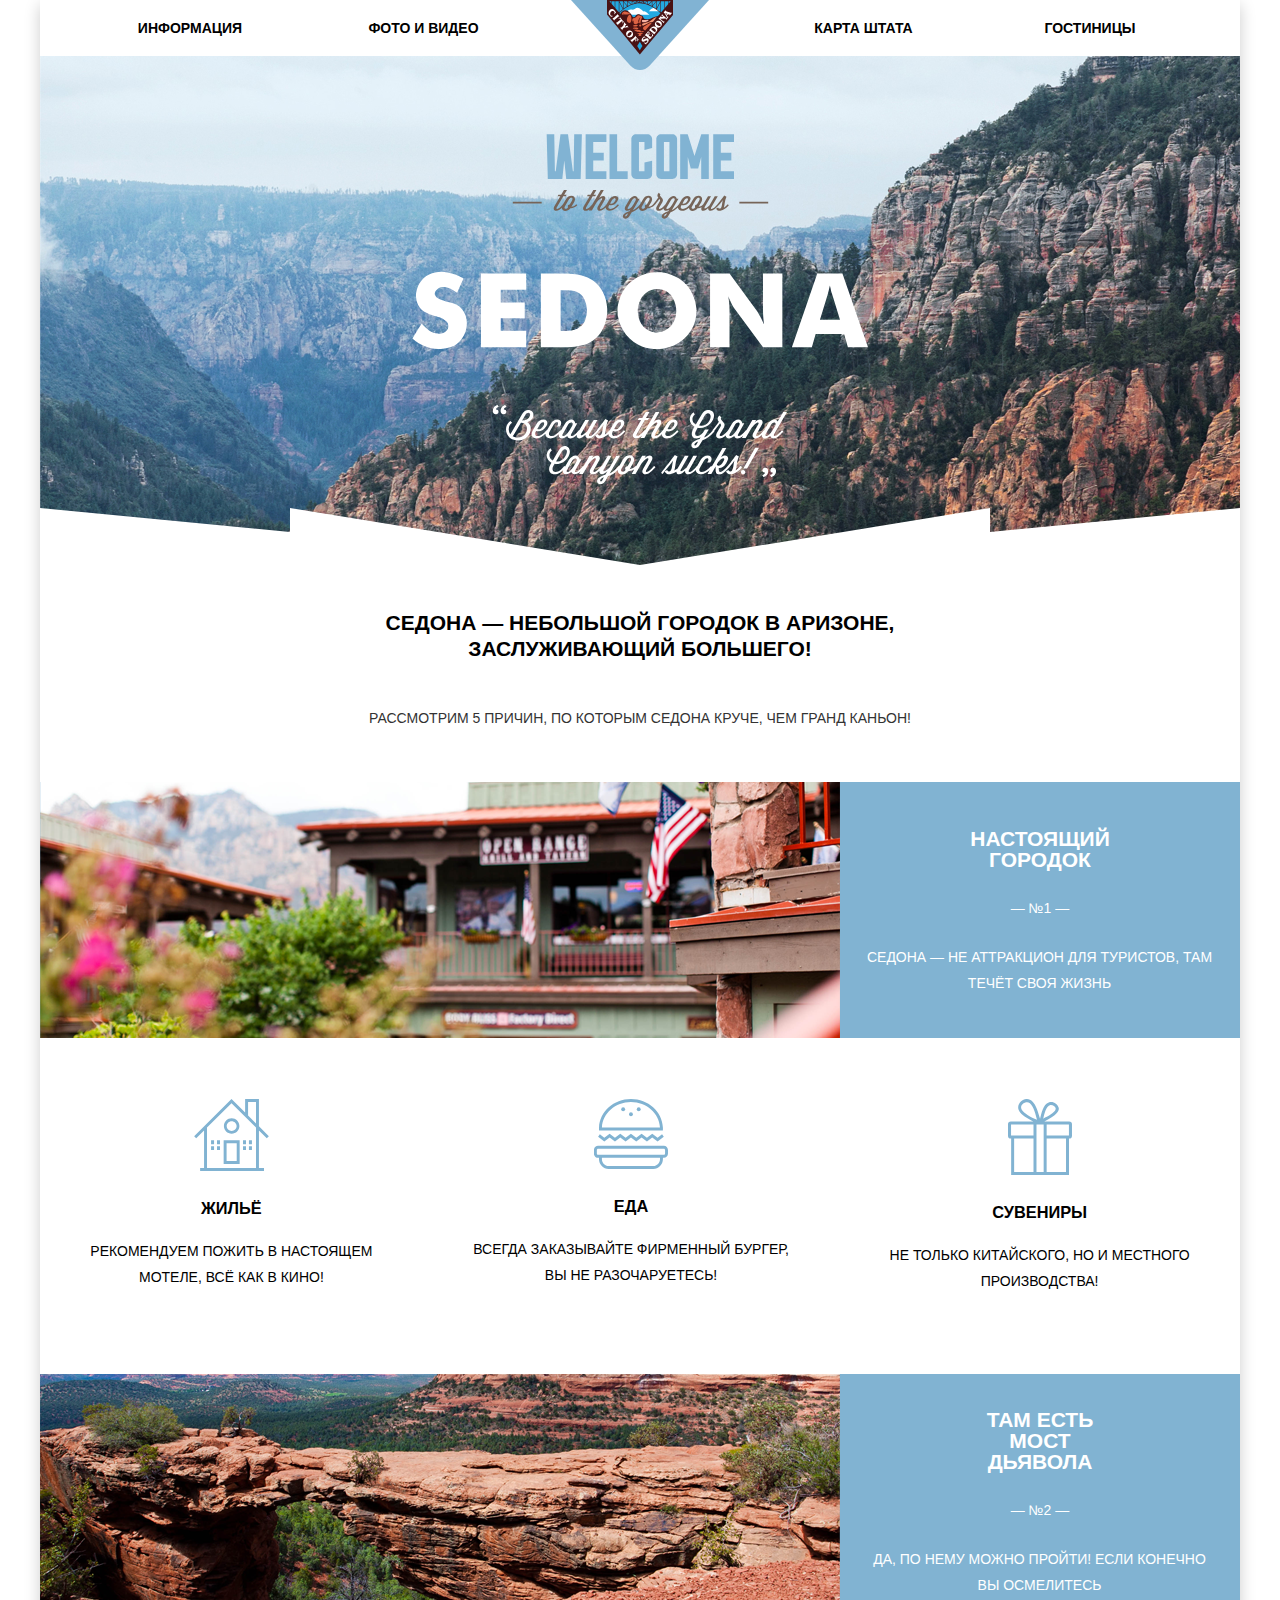
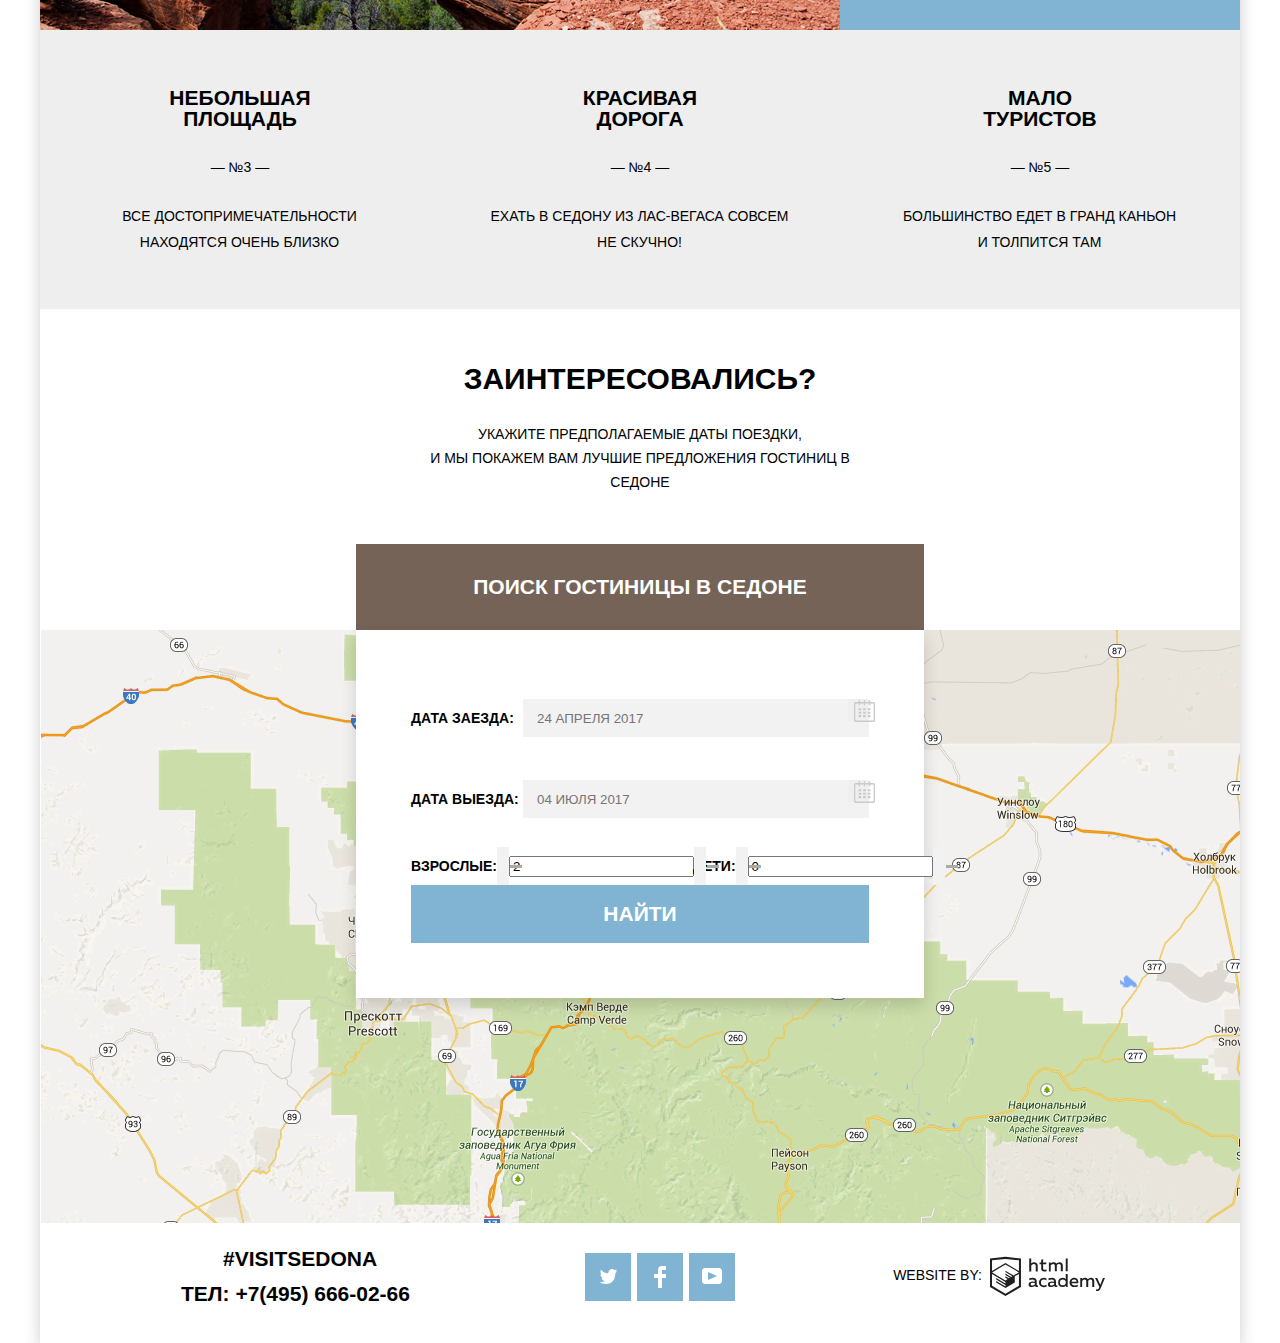
==== commit 67450345: "Декорирование" ====
--- a/index.html
+++ b/index.html
@@ -98,19 +98,19 @@
     </div>
 		</section>
     <section class="search">
-
+      <div class="question">
      <h1 class="visually-hidden">Бронирование</h1>
      <h2>Заинтересовались?</h2>
      <p>Укажите предполагаемые даты поездки,<br>
        и мы покажем вам лучшие предложения гостиниц в Седоне</p>
        </div>
     <button type="button" class="search-button" aria-label="Поиск гостиницы">Поиск гостиницы в Седоне</button>
-     
+    <div class="search-form open-form">
     <form class="form" action="https://echo.htmlacademy.ru" method="post">
      <p class="appointment-item">
-      <label class="appointment-begin-date" for="begin-date">Дата заезда:</label>
-      <input class="order-date" type="text" name="begin-date" id="begin-date" placeholder="24 апреля 2017">
-      <button type="button" class="calendar1">
+      <label for="begin-date">Дата заезда:</label>
+      <input type="text" name="begin-date" id="begin-date" placeholder="24 апреля 2017">
+      <button type="button" class="calendar">
       <svg xmlns="http://www.w3.org/2000/svg" width="21" height="22" viewBox="0 0 21 22" fill="#cacaca">
       <path d="M19.251 2.025h-2.845V.648c0-.381-.294-.689-.656-.689-.363 0-.656.308-.656.689v1.377h-3.938V.648c0-.381-.294-.689-.655-.689-.363 0-.657.308-.657.689v1.377H5.906V.648c0-.381-.294-.689-.656-.689-.363 0-.657.308-.657.689v1.377H1.75C.784 2.025 0 2.847 0 3.862v16.302C0 21.179.784 22 1.75 22h17.501c.966 0 1.749-.821 1.749-1.836V3.862c0-1.015-.783-1.837-1.749-1.837zm.437 18.139a.448.448 0 0 1-.437.459H1.75a.45.45 0 0 1-.438-.459V3.862a.45.45 0 0 1 .438-.459h2.844v1.378c0 .381.294.689.657.689.362 0 .656-.308.656-.689V3.403h3.938v1.378c0 .381.294.689.657.689.361 0 .655-.308.655-.689V3.403h3.938v1.378c0 .381.293.689.656.689.362 0 .656-.308.656-.689V3.403h2.845c.241 0 .437.206.437.459v16.302z"/>
       <path d="M4.594 8.225h2.625v2.066H4.594zM4.594 11.668h2.625v2.067H4.594zM4.594 15.112h2.625v2.066H4.594zM9.188 15.112h2.625v2.066H9.188zM9.188 11.668h2.625v2.067H9.188zM9.188 8.225h2.625v2.066H9.188zM13.781 15.112h2.625v2.066h-2.625zM13.781 11.668h2.625v2.067h-2.625zM13.781 8.225h2.625v2.066h-2.625z"/>
@@ -118,43 +118,26 @@
       </button>
      </p>
      <p class="appointment-item">
-     <label class="appointment-end-date" for="end-date">Дата выезда:</label>
-     <input class="order-date" type="text" name="end-date" id="end-date" placeholder="04 июля 2017">
-     <button type="button" class="calendar2">
+     <label for="end-date">Дата выезда:</label>
+     <input type="text" name="end-date" id="end-date" placeholder="04 июля 2017">
+     <button type="button" class="calendar">
        <svg xmlns="http://www.w3.org/2000/svg" width="21" height="22" viewBox="0 0 21 22" fill="#cacaca">
       <path d="M19.251 2.025h-2.845V.648c0-.381-.294-.689-.656-.689-.363 0-.656.308-.656.689v1.377h-3.938V.648c0-.381-.294-.689-.655-.689-.363 0-.657.308-.657.689v1.377H5.906V.648c0-.381-.294-.689-.656-.689-.363 0-.657.308-.657.689v1.377H1.75C.784 2.025 0 2.847 0 3.862v16.302C0 21.179.784 22 1.75 22h17.501c.966 0 1.749-.821 1.749-1.836V3.862c0-1.015-.783-1.837-1.749-1.837zm.437 18.139a.448.448 0 0 1-.437.459H1.75a.45.45 0 0 1-.438-.459V3.862a.45.45 0 0 1 .438-.459h2.844v1.378c0 .381.294.689.657.689.362 0 .656-.308.656-.689V3.403h3.938v1.378c0 .381.294.689.657.689.361 0 .655-.308.655-.689V3.403h3.938v1.378c0 .381.293.689.656.689.362 0 .656-.308.656-.689V3.403h2.845c.241 0 .437.206.437.459v16.302z"/>
       <path d="M4.594 8.225h2.625v2.066H4.594zM4.594 11.668h2.625v2.067H4.594zM4.594 15.112h2.625v2.066H4.594zM9.188 15.112h2.625v2.066H9.188zM9.188 11.668h2.625v2.067H9.188zM9.188 8.225h2.625v2.066H9.188zM13.781 15.112h2.625v2.066h-2.625zM13.781 11.668h2.625v2.067h-2.625zM13.781 8.225h2.625v2.066h-2.625z"/>
       </svg>
       </button>
      </p>
-     <div class="adl-and-chl">
-     <p class="appointment-item appointment-item-adl">
-      <label class="appointment-adults" for="adults">Взрослые:</label>
-      <button class="minus1" type="button">
-        <svg width="12" height="3" viewBox="0 0 12 3" fill="none" xmlns="http://www.w3.org/2000/svg">
-          <rect width="12" height="3" fill="#A9A9A9"/>
-          </svg>  
-      </button>
-      <input class="order-date order-adl" type="number" name="adults" id="adults" min="0" step="1" value="2">
-      <button class="plus1" type="button">
-        <svg width="11" height="11" viewBox="0 0 11 11" fill="none" xmlns="http://www.w3.org/2000/svg">
-          <path fill-rule="evenodd" clip-rule="evenodd" d="M4.23086 6.76932V11H6.76932V6.76932H11V4.23086H6.76932V0H4.23085V4.23086H0V6.76932H4.23086Z" fill="#A9A9A9"/>
-          </svg>
-      </button>
+     <p class="half-appointment-item">
+      <label for="adults">Взрослые:</label>
+      <button class="minus" type="button"></button>
+      <input type="number" name="adults" id="adults" min="0" step="1" value="2">
+      <button class="plus" type="button"> </button>
     </p>
-     <p class="appointment-item appointment-item-chl">
-      <label class="appointment-children" for="children">Дети:</label>
-      <button class="minus2" type="button">
-        <svg width="12" height="3" viewBox="0 0 12 3" fill="none" xmlns="http://www.w3.org/2000/svg">
-          <rect width="12" height="3" fill="#A9A9A9"/>
-          </svg>
-      </button>
-      <input class="order-date order-chl" type="number" name="children" id="children" min="0" step="1" value="0">
-      <button class="plus2" type="button">
-        <svg width="11" height="11" viewBox="0 0 11 11" fill="none" xmlns="http://www.w3.org/2000/svg">
-          <path fill-rule="evenodd" clip-rule="evenodd" d="M4.23086 6.76932V11H6.76932V6.76932H11V4.23086H6.76932V0H4.23085V4.23086H0V6.76932H4.23086Z" fill="#A9A9A9"/>
-          </svg>
-      </button> 
+     <p class="half-appointment-item chl">
+      <label for="children">Дети:</label>
+      <button class="minus" type="button"></button>
+      <input type="number" name="children" id="children" min="0" step="1" value="0">
+      <button class="plus" type="button"></button> 
     </p>
      <button class="find-button" type="submit">Найти</button>
      </form>
--- a/css/style.css
+++ b/css/style.css
@@ -196,7 +196,7 @@
 .reasons-item__blue {
   display: flex;
   text-align: center;
-  flex-direction: raw;
+  flex-direction: row;
   background-color: var(--basic-light-blue);
 }
 
@@ -271,31 +271,44 @@
 
 /* Search */
 
+
+.search {
+  position: relative;
+  margin: 0;
+}
+
 .search h2 {
   font-weight: bold;
   font-size: 30px;
   line-height: 24px;
   text-align: center;
   text-transform: uppercase;
-  margin-top: 58px;
-  margin-bottom: 31px;
-}
-
-.search p {
+  margin: 0;
+  padding-top: 58px;
+  padding-bottom: 31px;
+}
+
+.question {
+  width: 435px;
+  margin: 0 auto;
+  padding-bottom: 50px;
+  text-align: center;
+}
+.question p {
   font-weight: normal;
   font-size: 14px;
   line-height: 24px;
   text-align: center;
   text-transform: uppercase;
-  margin-bottom: 18px;
-  margin-top: 11px;
+  margin: 0;
 }
 
 /* Form */
 
 .search-button {
   width: 568px;
-  display: flex;
+  display: block;
+  position: relative;
   margin: 0 auto;
   text-transform: uppercase;
   font-size: 21px;
@@ -307,6 +320,7 @@
   border: none;
   color: var(--basic-white);
   background-color: var(--basic-light-brown);
+  z-index: 1;
 }
 
 .search-button:hover,
@@ -324,139 +338,100 @@
   position: relative;
   z-index: 1;
   cursor: pointer;
-}
-
+  text-align: center;
+}
+
+.search-form {
+  position: relative;
+  z-index: 2;
+  display: none;
+}
 .form {
   position: absolute;
   z-index: 2;
   display: flex;
-  flex-direction: column;
+  flex-wrap: wrap;
   width: 568px;
-  height: 395px;
-  left: 50%;
+  margin-left: 50%;
+  font-weight: bold;
+  color: var(--basic-black);
   transform: translateX(-50%);
+  transform-origin: top center;
   padding: 55px;
-  padding-top: 44px;
   background-color: var(--basic-white);
   box-shadow: 0px 7px 15px rgba(0, 1, 1, 0.15);
 }
 
-.adl-and-chl {
-  display: flex;
-  justify-content: space-between;
-}
-
-
-
-.appointment-item label {
-  font-size: 14px;
- line-height: 26px;
- font-weight: normal;
- color: var(--basic-black);
- text-transform: uppercase;
-}
-
-.appointment-item .appointment-begin-date {
-  margin-right: 20px;
-}
-.appointment-item .appointment-end-date {
-  margin-right: 26px;
-}
-.appointment-item .appointment-item-adl {
-  margin-right: 36px;
-}
-.appointment-item .appointment-item-chl {
-  margin-right: 23px;
-}
-.appointment-item .order-date {
-  position: relative;
-}
-.appointment-item input {
- font-size: 14px;
- line-height: 26px;
- font-weight: normal;
- color: var(--basic-black);
+.open-form {
+  display: block;
+}
+.form p:last-child {
+  margin: 55px 0 0 0;
+}
+
+.appointment-item {
+  position: relative;
+  display: flex;
+  width: 100%;
+  margin-bottom: 29px;
+  align-items: center;
+}
+
+.form input[type='text'] {
+ box-sizing: border-box;
+ margin-left: auto;
  text-transform: uppercase;
  background-color: var(--basic-light-grey);
- border: none;
+ border: 2px solid transparent;
+ background-color: var(--basic-light-grey);
+ padding: 0;
+ padding-right: 40px;
  padding-left: 12px;
  width: 346px;
  height: 38px;
 }
-.appointment-item input:hover,
-.appointment-item input:focus{
+
+.form input[type='text']:hover,
+.form input[type='number']:hover {
   background-color: var(--basic-light-light-grey);
 }
-.appointment-item input:active {
+
+.form input[type='text']:focus,
+.form input[type='number']:focus {
   background-color: var(--basic-white);
   border: 2px solid #E5E5E5;
-  box-sizing: border-box;
-}
-.appointment-item .appointment-item-adl {
-  padding-left: 0px;
-  padding-right: 0px;
-  text-align: center;
-  width: 114px;
-  height: 38px;
-}
-.appointment-item .appointment-item-chl {
-  padding-left: 0px;
-  padding-right: 0px;
-  text-align: center;
-  width: 114px;
-  height: 38px;
-}
-.calendar1 {
+}
+.half-appointment-item {
+  display: flex;
+  width: 50%;
+  margin: 0;
+  align-items: center;
+}
+
+.chl {
+  padding-left: 53px;
+}
+
+.calendar {
   position: absolute;
-  top: 62px;
-  right: 64px;
+  top: 0px;
+  right: 0px;
   width: 21px;
   height: 22px;
   margin: 0;
-  padding: 0px;
+  cursor: pointer;
   border: none;
-  background: none;
-}
-
-.calendar2 {
-  position: absolute;
-  top: 129px;
-  right: 64px;
-  width: 21px;
-  height: 22px;
-  margin: 0;
-  padding: 0px;
-  border: none;
-  background: none;
-}
-.calendar1 svg,
-.calendar2 svg {
-  fill: var(--basic-standart-grey);
-}
-
-.calendar1 svg:hover,
-.calendar2 svg:hover,
-.calendar1 svg:focus,
-.calendar2 svg:focus {
- background-color: var(--basic-black);
-}
-.calendar1 svg:active,
-.calendar2 svg:active {
-  background-color: var(--basic-light-blue);
-}
-:focus{
-  outline: 0;
-}
-.appointment-item-adl,
-.appointment-item-chl {
-  position: relative;
-}
-
-.appointment-item .minus1 {
-  content: "";
-  position: absolute;
-
-}
+  background-color: none;
+}
+
+.calendar svg:hover,
+.calendar svg:focus {
+ fill: var(--basic-black);
+}
+.calendar svg:active {
+  fill: var(--basic-light-blue);
+}
+
 .minus,
 .plus {
   position: relative;
@@ -493,6 +468,7 @@
   left: 13px;
   width: 12px;
   height: 3px;
+  content: '';
   background-color: var(--basic-standart-grey);
 }
 
@@ -503,11 +479,10 @@
   left: 13px;
   width: 12px;
   height: 3px;
+  content: '';
   background-color: var(--basic-standart-grey);
 }
-.chl {
-  padding-left: 53px;
-}
+
 .find-button {
     display: block;
     width: 458px;
@@ -536,19 +511,14 @@
 .hotel-list {
   display: flex;
   flex-direction: column;
-  margin: 0;
+  margin: 0px;
+  padding: 0px;
 }
 
 .hotel-item {
  display: flex;
  padding: 30px 73px;
  border: 1px solid #f2f2f2;
-}
-
-.hotel-name {
-  font-weight: bold;
-  font-size: 21px;
-  line-height: 26px;
 }
 
 .hotel-item-image {
@@ -619,30 +589,17 @@
   background-color: var(--basic-light-grey);
 }
 
+.stars {
+  display: flex;
+  margin-bottom: 47px;
+  justify-content: flex-end;
+}
+
 .star {
-  display: block;
-  margin-bottom: 47px;
-  background-image: url(../img/star.svg);
-  background-repeat: space;
-  background-size: 18px 17px; 
-}
-
-.four {
-  width: 91px;
-  height: 17px;
-  margin-left: 21px;
-}
-
-.three {
-  width: 66px;
-  height: 17px;
-  margin-left: 46px;
-}
-
-.two {
-  width: 42px;
-  height: 17px;
-  margin-left: 70px;
+  margin-right: 6px;
+}
+.star:last-child {
+  margin-right: 0px;
 }
 
 /* Button hotel */
@@ -688,15 +645,20 @@
   background-color: var(--basic-dark-brown);
 }
 
-
+.image-map {
+  display: flex;
+  justify-content: center;
+}
 /* Main-footer */
 
 .index-footer {
   position: absolute;
+  bottom: 0;
   background: rgba(255, 255, 255, 0.9);
 }
 .page-footer {
   position: relative;
+  z-index: 1;
   display: flex;
   margin: 0;
   padding-top: 23px;
@@ -723,7 +685,7 @@
 
 .main-info {
   display: flex;
-  width: 1200px;
+  width: 400px;
 }
 
 /* Social */
@@ -764,7 +726,7 @@
 }
 
 .twitter:active,
-.facebook:activ,
+.facebook:active,
 .youtube:active {
   opacity: 0.3;
 }
